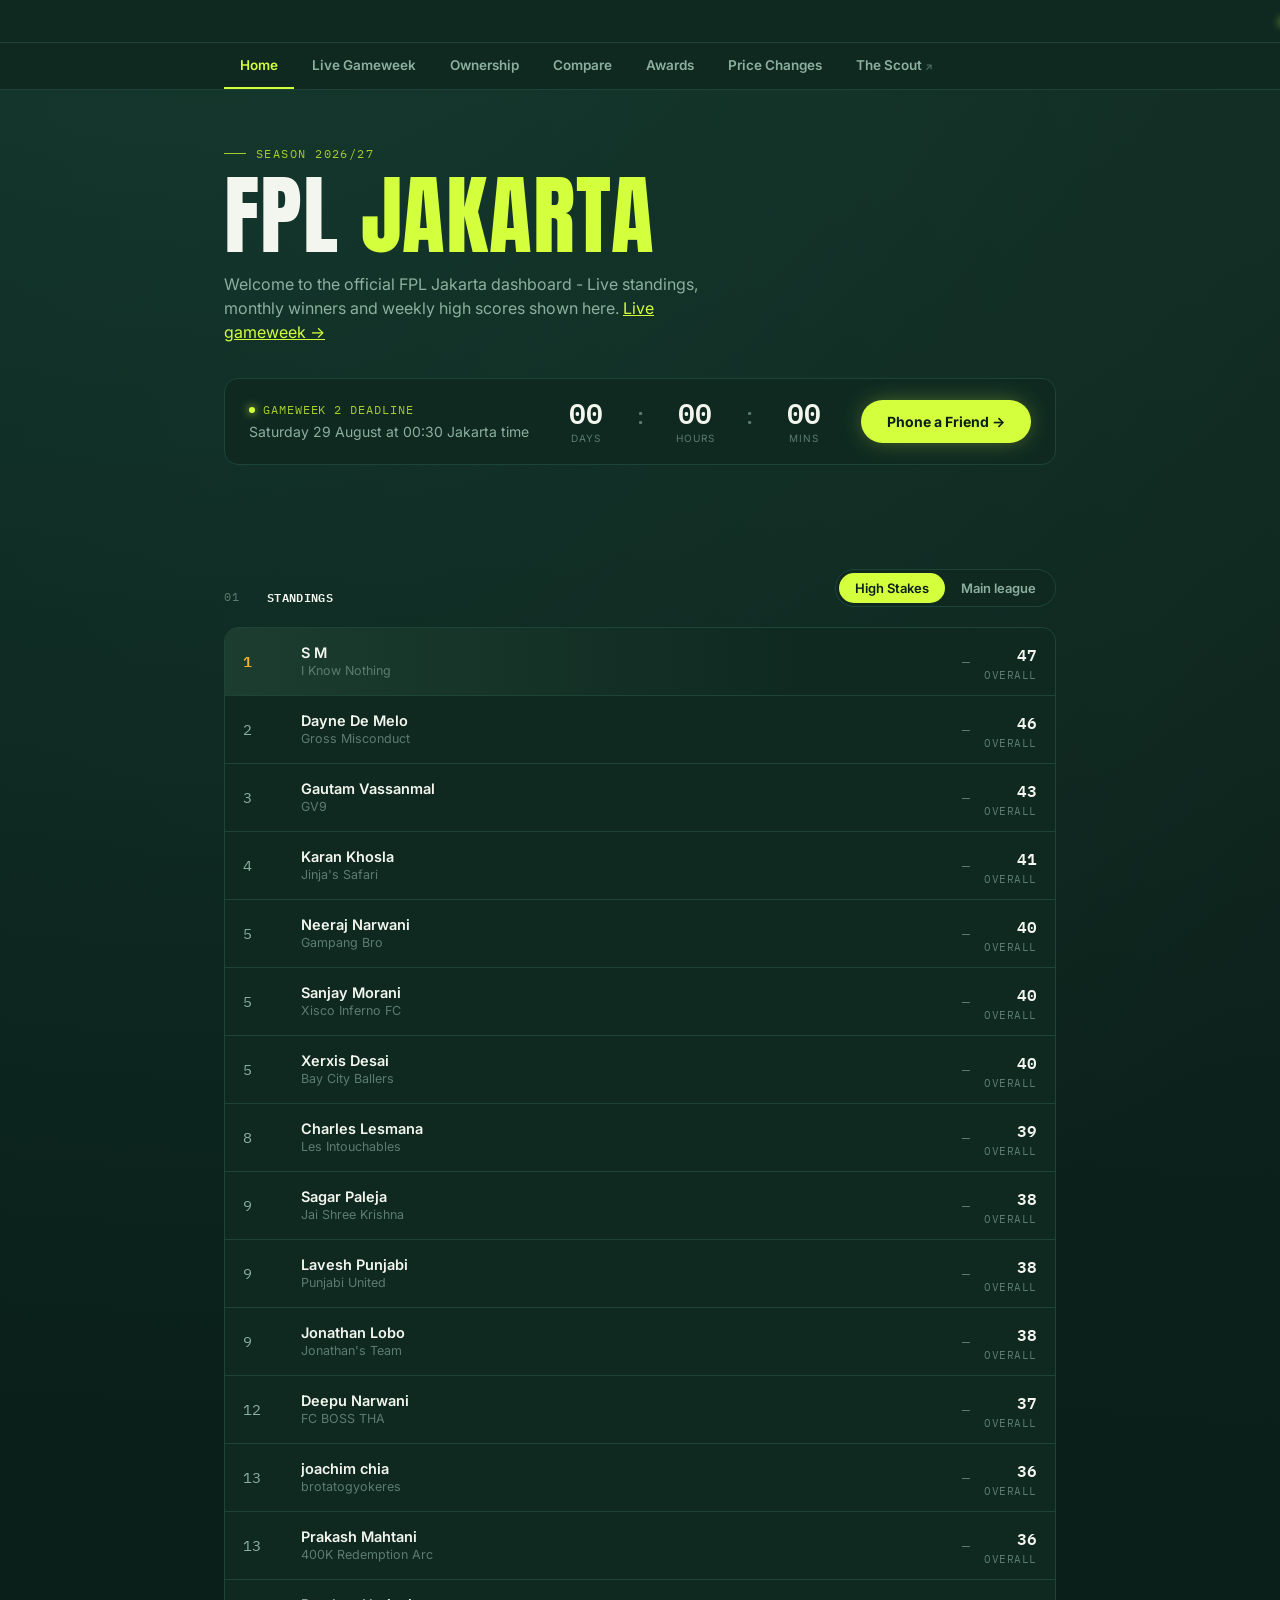
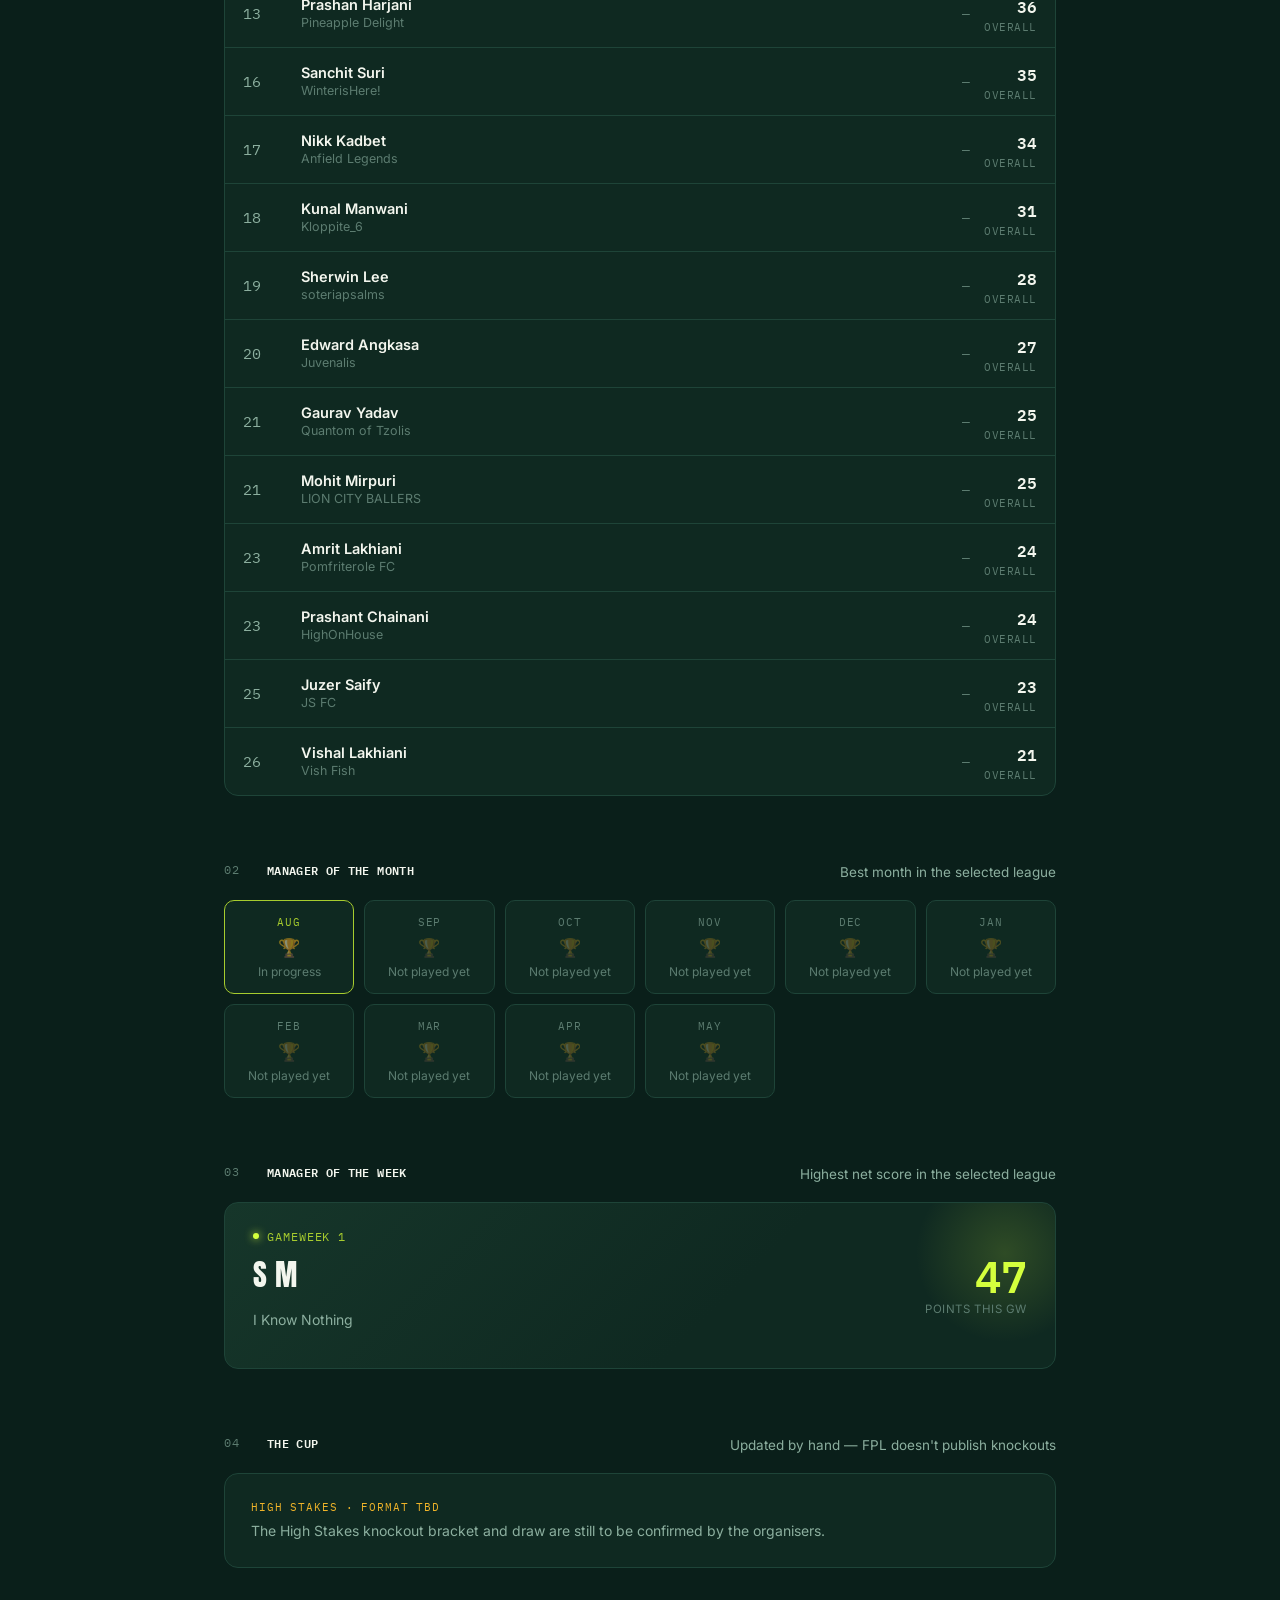
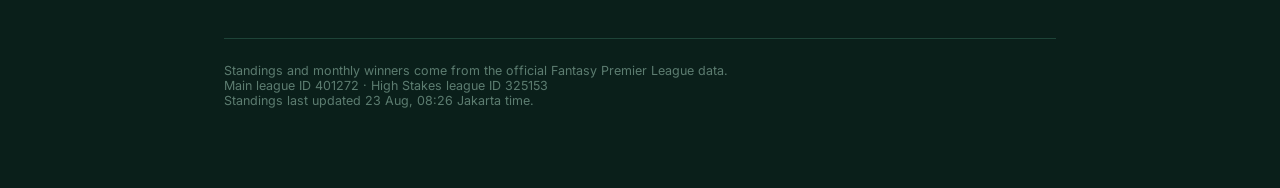
==== index.html @ a82904a7 "Give every page's ticker its own news, and rename the header button The ticker only ever carried rea" ====
<!DOCTYPE html>
<html lang="en">
<head>
<meta charset="UTF-8">
<title>FPL Jakarta</title>
<link rel="canonical" href="https://fpljakarta.github.io/fpl-jakarta-dashboard/">
<meta name="viewport" content="width=device-width, initial-scale=1.0">
<link rel="preconnect" href="https://fonts.googleapis.com">
<link href="https://fonts.googleapis.com/css2?family=Anton&family=Inter:wght@400;500;600;700;800&family=IBM+Plex+Mono:wght@400;500;600&display=swap" rel="stylesheet">
<style>
  :root{
    --bg: #0a1f1a;
    --bg-elevated: #0f2921;
    --line: #1e4438;
    --floodlight: #f3f6ee;
    --muted: #8caf9f;
    --muted-dim: #5c7c70;
    --lime: #d4ff3d;
    --lime-dim: #a7cc2e;
    --up: #6ee7a0;
    --down: #ff6b5b;
    --gold: #f0b429;
    --radius: 14px;
  }

  *{box-sizing:border-box;}
  body{
    margin:0;
    background:
      radial-gradient(circle at 15% -10%, #163d31 0%, transparent 45%),
      radial-gradient(circle at 100% 0%, #12281f 0%, transparent 40%),
      var(--bg);
    color: var(--floodlight);
    font-family: 'Inter', sans-serif;
    padding: 0 0 80px;
  }

  .wrap{ max-width: 880px; margin: 0 auto; padding: 0 24px; }

  /* ---------- live ticker ---------- */
  .ticker{
    border-bottom: 1px solid var(--line);
    background: var(--bg-elevated);
    overflow: hidden;
    white-space: nowrap;
    padding: 9px 0;
  }
  .ticker-track{
    display: inline-flex;
    gap: 40px;
    animation: scroll 26s linear infinite; /* duration overridden per render, see renderTicker() */
    padding-left: 100%;
  }
  @keyframes scroll{ to{ transform: translateX(-100%); } }
  .ticker-item{ font-family:'IBM Plex Mono', monospace; font-size: 12.5px; color: var(--muted); display:inline-flex; align-items:center; gap:8px;}
  .live-dot{ width:6px; height:6px; border-radius:50%; background: var(--lime); box-shadow: 0 0 8px var(--lime); animation: pulse 1.4s ease-in-out infinite; flex-shrink:0;}
  @keyframes pulse{ 0%,100%{opacity:1;} 50%{opacity:.35;} }
  .ticker-item b{ color: var(--floodlight); font-weight:600; }
  .up-txt{ color: var(--up); } .down-txt{ color: var(--down); } .flat{ color: var(--muted-dim); }

  /* ---------- nav tabs ---------- */
  .nav{ border-bottom: 1px solid var(--line); background: var(--bg-elevated); }
  .nav-inner{
    max-width: 880px; margin: 0 auto; padding: 0 24px;
    display: flex; gap: 2px; overflow-x: auto; scrollbar-width: none;
  }
  .nav-inner::-webkit-scrollbar{ display: none; }
  .nav-inner a{
    font-family:'Inter'; font-weight: 600; font-size: 13.5px;
    color: var(--muted); text-decoration: none; white-space: nowrap;
    padding: 14px 16px; border-bottom: 2px solid transparent;
    transition: color .15s ease, border-color .15s ease;
  }
  .nav-inner a:hover{ color: var(--floodlight); }
  .nav-inner a.active{ color: var(--lime); border-bottom-color: var(--lime); }
  .nav-inner a .ext{ font-size: 10px; opacity: .55; margin-left: 3px; }

  /* ---------- header ---------- */
  header{ padding: 56px 0 40px; }
  .eyebrow{
    font-family:'IBM Plex Mono', monospace;
    font-size: 12px; letter-spacing: .12em; text-transform: uppercase;
    color: var(--lime-dim); margin: 0 0 14px;
    display:flex; align-items:center; gap:10px;
  }
  .eyebrow::before{ content:''; width: 22px; height: 1px; background: var(--lime-dim); }
  h1{
    font-family:'Anton', sans-serif;
    font-weight:400;
    font-size: clamp(48px, 9vw, 88px);
    line-height: .92;
    letter-spacing: .01em;
    margin: 0 0 16px;
    text-transform: uppercase;
  }
  h1 span{ color: var(--lime); }
  header p.lede{ color: var(--muted); font-size: 16px; max-width: 480px; line-height:1.5; margin:0; }

  /* ---------- countdown ---------- */
  .countdown{
    margin-top: 34px;
    background: var(--bg-elevated);
    border: 1px solid var(--line);
    border-radius: var(--radius);
    padding: 20px 24px;
    display:flex; align-items:center; justify-content:space-between; gap:20px; flex-wrap:wrap;
  }
  .countdown-left .gw-tag{
    font-family:'IBM Plex Mono', monospace; font-size:11.5px; letter-spacing:.08em; text-transform:uppercase;
    color: var(--lime-dim); margin-bottom:6px; display:flex; align-items:center; gap:8px;
  }
  .countdown-left .gw-date{ font-size:14px; color: var(--muted); }
  .countdown-mid{ display:flex; gap: 22px; }
  .cd-unit{ text-align:center; min-width:52px; }
  .cd-unit .num{ font-family:'IBM Plex Mono', monospace; font-weight:600; font-size:28px; color: var(--floodlight); line-height:1; }
  .cd-unit .lab{ font-size:10px; letter-spacing:.1em; text-transform:uppercase; color: var(--muted-dim); margin-top:5px; }
  .cd-sep{ font-family:'IBM Plex Mono', monospace; font-size:22px; color: var(--muted-dim); align-self:flex-start; margin-top:2px; }
  .signup-btn{
    font-family:'Inter'; font-weight:700; font-size:14px; color: #0a1f1a;
    background: var(--lime); border:none; border-radius:999px; padding:13px 26px;
    text-decoration:none; white-space:nowrap; transition: filter .15s ease, transform .15s ease;
    box-shadow: 0 0 24px -6px rgba(212,255,61,.5);
  }
  .signup-btn:hover{ filter: brightness(1.08); transform: translateY(-1px); }
  @media (max-width:560px){
    .countdown{ flex-direction:column; align-items:stretch; }
    .countdown-mid{ justify-content:center; }
    .signup-btn{ text-align:center; }
  }

  /* ---------- section shell ---------- */
  section{ margin-top: 64px; }
  .section-head{ display:flex; justify-content:space-between; align-items:flex-end; margin-bottom:20px; gap: 16px; flex-wrap:wrap;}
  .section-label{
    font-family:'IBM Plex Mono', monospace;
    font-size: 12px; letter-spacing:.1em; text-transform:uppercase; color: var(--muted-dim);
    display:flex; align-items:center; gap: 10px;
  }
  .section-label b{ color: var(--floodlight); font-weight:600; letter-spacing:.03em; }
  .section-note{ color: var(--muted); font-size: 13.5px; }

  .toggle{ display:inline-flex; background: var(--bg-elevated); border:1px solid var(--line); border-radius:999px; padding:3px; }
  .toggle button{
    font-family:'Inter'; font-weight:600; font-size:13px; color: var(--muted);
    background:none; border:none; padding:7px 16px; border-radius:999px; cursor:pointer;
  }
  .toggle button.active{ background: var(--lime); color:#0a1f1a; }

  /* ---------- standings table ---------- */
  .table-card{ background: var(--bg-elevated); border:1px solid var(--line); border-radius: var(--radius); overflow:hidden; }
  .empty-card{
    background: var(--bg-elevated); border:1px solid var(--line); border-radius: var(--radius);
    padding: 40px 24px; text-align:center;
  }
  .empty-card .t{ font-weight:600; font-size:15px; margin-bottom:6px; }
  .empty-card .s{ color: var(--muted); font-size:13.5px; }
  .row{
    display:grid; grid-template-columns: 44px 1fr auto auto;
    align-items:center; gap: 14px; padding: 13px 18px;
    border-bottom: 1px solid var(--line);
  }
  .row:last-child{ border-bottom:none; }
  .row.top{ background: linear-gradient(90deg, #1c3d2f 0%, transparent 70%); }
  .rank{ font-family:'IBM Plex Mono', monospace; font-size:15px; color: var(--muted); }
  .rank.gold{ color: var(--gold); font-weight:600; }
  .manager{ display:flex; flex-direction:column; gap:2px; min-width:0; }
  .manager .name{ font-weight:600; font-size:14.5px; color: var(--floodlight); white-space:nowrap; overflow:hidden; text-overflow:ellipsis; }
  .manager .team{ font-size:12.5px; color: var(--muted-dim); white-space:nowrap; overflow:hidden; text-overflow:ellipsis; }
  .delta{ font-family:'IBM Plex Mono', monospace; font-size:12.5px; display:flex; align-items:center; gap:3px; justify-content:flex-end; width:44px; }
  .delta.up{ color: var(--up); } .delta.down{ color: var(--down); } .delta.flat{ color: var(--muted-dim); }
  .pts{ font-family:'IBM Plex Mono', monospace; font-weight:600; font-size:16px; color: var(--floodlight); text-align:right; min-width: 48px; }
  .pts small{ display:block; font-weight:400; font-size:10.5px; color: var(--muted-dim); text-align:right; letter-spacing:.05em;}

  /* ---------- MOTM trophy strip ---------- */
  .motm-grid{ display:grid; grid-template-columns: repeat(6,1fr); gap:10px; }
  @media (max-width:640px){ .motm-grid{ grid-template-columns: repeat(3,1fr);} }
  .motm-card{
    background: var(--bg-elevated); border:1px solid var(--line); border-radius:10px;
    padding: 14px 12px; text-align:center; position:relative;
  }
  .motm-card.won{ border-color: var(--gold); box-shadow: 0 0 0 1px var(--gold) inset, 0 0 22px -6px rgba(240,180,41,.35); }
  /* Being played: still in the running, so it is lit but not gold. */
  .motm-card.live{ border-color: var(--lime-dim); }
  .motm-card.live .motm-month{ color: var(--lime-dim); }
  .motm-card.live .motm-trophy{ opacity:.5; }
  .motm-card.live .motm-name{ color: var(--muted); }
  .motm-month{ font-family:'IBM Plex Mono', monospace; font-size:10.5px; letter-spacing:.08em; text-transform:uppercase; color: var(--muted-dim); margin-bottom:8px;}
  .motm-card.won .motm-month{ color: var(--gold); }
  .motm-trophy{ font-size:18px; margin-bottom:6px; opacity:.25; }
  .motm-card.won .motm-trophy{ opacity:1; }
  .motm-name{ font-size:12px; font-weight:600; color: var(--floodlight); }
  .motm-card:not(.won) .motm-name{ color: var(--muted-dim); font-weight:400; }

  /* ---------- MOTW spotlight ---------- */
  .spotlight{
    background: linear-gradient(135deg, #16362a 0%, var(--bg-elevated) 60%);
    border:1px solid var(--line); border-radius: var(--radius);
    padding: 26px 28px; display:flex; align-items:center; justify-content:space-between; gap:20px; flex-wrap:wrap;
    position:relative; overflow:hidden;
  }
  .spotlight::after{
    content:''; position:absolute; right:-40px; top:-40px; width:180px; height:180px;
    background: radial-gradient(circle, rgba(212,255,61,.16), transparent 70%);
  }
  .spotlight-left .gw-label{ font-family:'IBM Plex Mono', monospace; font-size:11.5px; color: var(--lime-dim); letter-spacing:.08em; text-transform:uppercase; margin-bottom:8px; display:flex; align-items:center; gap:8px;}
  .spotlight-left .name{ font-family:'Anton'; font-size: 30px; text-transform:uppercase; margin:0 0 4px; letter-spacing:.01em;}
  .spotlight-left .team{ color: var(--muted); font-size:14px; }
  .spotlight-right{ text-align:right; z-index:1; }
  .spotlight-right .score{ font-family:'IBM Plex Mono', monospace; font-weight:600; font-size:44px; color: var(--lime); line-height:1;}
  .spotlight-right .score-label{ font-size:11.5px; color: var(--muted-dim); letter-spacing:.05em; text-transform:uppercase; margin-top:4px;}
  .past-weeks{ display:flex; gap:8px; margin-top:12px; overflow-x:auto; padding-bottom:4px;}
  .week-chip{ flex-shrink:0; font-family:'IBM Plex Mono', monospace; font-size:11.5px; color: var(--muted); background: var(--bg-elevated); border:1px solid var(--line); border-radius:8px; padding:7px 11px; white-space:nowrap;}
  .week-chip b{ color: var(--floodlight); }

  /* ---------- cup ---------- */
  .cup-card{
    background: var(--bg-elevated); border:1px solid var(--line); border-radius: var(--radius);
    padding: 26px; display:flex; align-items:center; gap: 26px; flex-wrap:wrap;
  }
  .cup-text .tag{ font-family:'IBM Plex Mono', monospace; font-size:11px; color: var(--gold); letter-spacing:.08em; text-transform:uppercase; margin-bottom:6px; }
  .cup-text p{ margin:0; color: var(--muted); font-size:14px; line-height:1.5;}

  footer{ margin-top:70px; padding-top:24px; border-top:1px solid var(--line); color: var(--muted-dim); font-size:12.5px; }
</style>
</head>
<body>

  <div class="ticker">
    <div class="ticker-track" id="ticker-track"></div>
  </div>

  <nav class="nav">
    <div class="nav-inner">
      <a href="index.html" class="active">Home</a>
      <a href="live.html">Live Gameweek</a>
      <a href="ownership.html">Ownership</a>
      <a href="compare.html">Compare</a>
      <a href="awards.html">Awards</a>
      <a href="prices.html">Price Changes</a>
      <a href="https://fantasy.premierleague.com/en/the-scout" target="_blank" rel="noopener">The Scout<span class="ext">↗</span></a>
    </div>
  </nav>

  <div class="wrap">
    <header>
      <p class="eyebrow" id="season-tag">Season 2026/27</p>
      <h1>FPL <span>Jakarta</span></h1>
      <p class="lede">Welcome to the official FPL Jakarta dashboard - Live standings, monthly winners and weekly high scores shown here. <a href="live.html" style="color:var(--lime);">Live gameweek &rarr;</a></p>

      <div class="countdown">
        <div class="countdown-left">
          <div class="gw-tag"><span class="live-dot"></span> <span id="deadline-gw">Gameweek 1</span> deadline</div>
          <div class="gw-date" id="deadline-date">Saturday 22 August, 00:30 Jakarta time</div>
        </div>
        <div class="countdown-mid">
          <div class="cd-unit"><div class="num" id="cd-days">—</div><div class="lab">Days</div></div>
          <div class="cd-sep">:</div>
          <div class="cd-unit"><div class="num" id="cd-hours">—</div><div class="lab">Hours</div></div>
          <div class="cd-sep">:</div>
          <div class="cd-unit"><div class="num" id="cd-mins">—</div><div class="lab">Mins</div></div>
        </div>
        <a class="signup-btn" href="https://chat.whatsapp.com/8wUdErViyQ3JnYnmHLPCU6?mode=gi_t" target="_blank" rel="noopener">Phone a Friend →</a>
      </div>
    </header>

    <!-- STANDINGS -->
    <section>
      <div class="section-head">
        <div class="section-label">01 &nbsp;<b>Standings</b></div>
        <div class="toggle" id="league-toggle">
          <button data-league="high_stakes" class="active">High Stakes</button>
          <button data-league="main">Main league</button>
        </div>
      </div>
      <div id="standings-mount"></div>
    </section>

    <!-- MOTM -->
    <section>
      <div class="section-head">
        <div class="section-label">02 &nbsp;<b>Manager of the month</b></div>
        <div class="section-note">Best month in the selected league</div>
      </div>
      <div class="motm-grid" id="motm-mount"></div>
    </section>

    <!-- MOTW -->
    <section>
      <div class="section-head">
        <div class="section-label">03 &nbsp;<b>Manager of the week</b></div>
        <div class="section-note">Highest net score in the selected league</div>
      </div>
      <div id="motw-mount"></div>
    </section>

    <!-- CUP -->
    <section>
      <div class="section-head">
        <div class="section-label">04 &nbsp;<b>The cup</b></div>
        <div class="section-note">Updated by hand — FPL doesn't publish knockouts</div>
      </div>
      <div id="cup-mount"></div>
    </section>

    <footer id="footer-note">
      Standings and monthly winners come from the official Fantasy Premier League data.<br>
      Main league ID 401272 · High Stakes league ID 325153
    </footer>
  </div>

<script>
const FALLBACK_DEADLINE = "2026-08-21T17:30:00Z"; // 22 Aug 00:30 Jakarta time
// Ticker scroll speed in pixels per second. The strip's length changes with
// the number of managers, so the animation duration is derived from its width
// rather than fixed, keeping the pace identical in both leagues.
const TICKER_PX_PER_SEC = 90;
const MONTH_ORDER = ["August","September","October","November","December","January","February","March","April","May"];

let state = {
  data: null,
  activeLeague: "high_stakes",
};

// A deployed copy of this page is only as fresh as the host's last build, but
// the data files are refreshed in the repo every few minutes. So ask GitHub for
// the repo copy as well as the deployed one and keep whichever was generated
// later. If GitHub is unreachable the deployed copy is still used, and if the
// deploy is stale the repo copy carries the page.
const REPO_DATA = 'https://raw.githubusercontent.com/fpljakarta/fpl-jakarta-dashboard/main/';

async function grabJson(url, timeoutMs){
  const stop = new AbortController();
  const timer = setTimeout(() => stop.abort(), timeoutMs || 8000);
  try{
    const res = await fetch(url, { cache: 'no-store', signal: stop.signal });
    if(!res.ok) throw new Error('HTTP ' + res.status);
    return await res.json();
  } finally {
    clearTimeout(timer);
  }
}

async function loadJson(name){
  const [local, remote] = await Promise.all([
    grabJson(name).catch(() => null),
    // Never let a slow or blocked GitHub hold up the page: the deployed copy
    // is good enough if the repo copy does not answer quickly.
    grabJson(REPO_DATA + name, 5000).catch(() => null),
  ]);
  if(!local) return remote;
  if(!remote) return local;
  return (remote.generated_at || '') > (local.generated_at || '') ? remote : local;
}

async function loadData(){
  state.data = await loadJson('data.json');
  if(!state.data) console.error('Could not load data.json');
  renderAll();
  startCountdown();
}

function renderAll(){
  renderTicker();
  renderStandings();
  renderMotm();
  renderMotw();
  renderCup();
  renderFooter();
}

// Every section that follows the High Stakes / Main league toggle.
function renderLeagueSections(){
  renderTicker();
  renderStandings();
  renderMotm();
  renderMotw();
  renderCup();
}

// The month and week winners used to be one list covering the main league
// only. They are now keyed by league. Accept either shape so that a data.json
// written by the old script cannot blank the page.
function forActiveLeague(block){
  if(!block) return [];
  return Array.isArray(block) ? block : (block[state.activeLeague] || []);
}

function activeLeagueName(){
  return state.data?.leagues?.[state.activeLeague]?.name
      || (state.activeLeague === 'high_stakes' ? 'High Stakes' : 'Main league');
}

function renderTicker(){
  const track = document.getElementById('ticker-track');
  const brand = '<span class="ticker-item"><span class="live-dot"></span> FPL Jakarta</span>';
  const league = state.data?.standings?.[state.activeLeague] || [];

  if(!league.length){
    const fallback = brand + '<span class="ticker-item">Standings update every hour</span>';
    track.innerHTML = fallback + fallback;
    paceTicker(track);
    return;
  }

  const items = [...league].sort((a, b) => a.rank - b.rank).map(r => {
    let move = '<span class="flat">\u2014</span>';
    if(r.last_rank && r.last_rank > 0){
      const diff = r.last_rank - r.rank;
      if(diff > 0) move = `<span class="up-txt">\u25b2${diff}</span>`;
      else if(diff < 0) move = `<span class="down-txt">\u25bc${Math.abs(diff)}</span>`;
    }
    return `<span class="ticker-item"><b>${escapeHtml(r.team)}</b> ${escapeHtml(r.manager)} ${move}</span>`;
  }).join('');

  // Duplicated: the CSS animation translates -100%, so one full run must be
  // followed by an identical run for the loop to be seamless.
  const run = brand + items;
  track.innerHTML = run + run;
  paceTicker(track);
}

// Match the animation length to how much content there is, so a long league
// and a short one scroll past at the same readable speed.
function paceTicker(track){
  const travel = track.scrollWidth;
  if(!travel) return;
  track.style.animationDuration = Math.round(travel / TICKER_PX_PER_SEC) + 's';
}

function renderStandings(){
  const mount = document.getElementById('standings-mount');
  const league = state.data?.standings?.[state.activeLeague] || [];

  if(!league.length){
    mount.innerHTML = `
      <div class="empty-card">
        <div class="t">No entries yet</div>
        <div class="s">Standings appear here once the season kicks off.</div>
      </div>`;
    return;
  }

  const rows = league.map((r, i) => {
    let deltaHtml = '<span class="delta flat">—</span>';
    if(r.last_rank && r.last_rank > 0){
      const diff = r.last_rank - r.rank;
      if(diff > 0) deltaHtml = `<span class="delta up">▲ ${diff}</span>`;
      else if(diff < 0) deltaHtml = `<span class="delta down">▼ ${Math.abs(diff)}</span>`;
    }
    return `
      <div class="row ${i === 0 ? 'top' : ''}">
        <div class="rank ${i === 0 ? 'gold' : ''}">${r.rank}</div>
        <div class="manager"><span class="name">${escapeHtml(r.manager)}</span><span class="team">${escapeHtml(r.team)}</span></div>
        ${deltaHtml}
        <div class="pts">${r.total}<small>OVERALL</small></div>
      </div>`;
  }).join('');

  mount.innerHTML = `<div class="table-card">${rows}</div>`;
}

function renderMotm(){
  const mount = document.getElementById('motm-mount');
  const data = forActiveLeague(state.data?.motm);
  const byMonth = Object.fromEntries(data.map(m => [m.month, m]));

  mount.innerHTML = MONTH_ORDER.map(month => {
    const m = byMonth[month];
    const won = m && m.manager;
    // A month being played has no winner yet, but it is not the same as one
    // that has not started — the trophy is still up for grabs, not absent.
    const label = won ? escapeHtml(m.manager)
                : (m && m.started) ? 'In progress'
                : 'Not played yet';
    return `
      <div class="motm-card ${won ? 'won' : ''} ${!won && m && m.started ? 'live' : ''}">
        <div class="motm-month">${month.slice(0,3)}</div>
        <div class="motm-trophy">🏆</div>
        <div class="motm-name">${label}</div>
      </div>`;
  }).join('');
}

function renderMotw(){
  const mount = document.getElementById('motw-mount');
  const weeks = forActiveLeague(state.data?.motw);

  if(!weeks.length){
    mount.innerHTML = `
      <div class="empty-card">
        <div class="t">No gameweeks played yet</div>
        <div class="s">The weekly high score appears here once GW1 finishes.</div>
      </div>`;
    return;
  }

  const latest = weeks[weeks.length - 1];
  const past = weeks.slice(0, -1).slice(-6).reverse();

  mount.innerHTML = `
    <div class="spotlight">
      <div class="spotlight-left">
        <div class="gw-label"><span class="live-dot"></span> Gameweek ${latest.gw}</div>
        <p class="name">${escapeHtml(latest.manager)}</p>
        <p class="team">${escapeHtml(latest.team)}</p>
      </div>
      <div class="spotlight-right">
        <div class="score">${latest.points}</div>
        <div class="score-label">points this GW</div>
      </div>
    </div>
    ${past.length ? `<div class="past-weeks">${past.map(w => `<div class="week-chip">GW${w.gw} <b>${escapeHtml(w.manager)} — ${w.points}</b></div>`).join('')}</div>` : ''}
  `;
}

function renderCup(){
  // FPL publishes no knockout data, so this is a placeholder until the
  // organisers confirm a format. It still follows the toggle so the page is
  // consistent about which league you are looking at.
  const name = activeLeagueName();
  document.getElementById('cup-mount').innerHTML = `
    <div class="cup-card">
      <div class="cup-text">
        <div class="tag">${escapeHtml(name)} &middot; format TBD</div>
        <p>The ${escapeHtml(name)} knockout bracket and draw are still to be confirmed by the organisers.</p>
      </div>
    </div>`;
}

function renderFooter(){
  const el = document.getElementById('footer-note');
  const genAt = state.data?.generated_at;
  if(!genAt) return;
  const dt = new Date(genAt);
  const formatted = dt.toLocaleString('en-GB', { timeZone: 'Asia/Jakarta', day: 'numeric', month: 'short', hour: '2-digit', minute: '2-digit' });
  el.innerHTML += `<br>Standings last updated ${formatted} Jakarta time.`;
}

function startCountdown(){
  const iso = state.data?.next_deadline || FALLBACK_DEADLINE;
  const gw = state.data?.next_gameweek || 1;
  const target = new Date(iso);

  document.getElementById('deadline-gw').textContent = `Gameweek ${gw}`;
  document.getElementById('deadline-date').textContent =
    target.toLocaleString('en-GB', { timeZone: 'Asia/Jakarta', weekday: 'long', day: 'numeric', month: 'long', hour: '2-digit', minute: '2-digit' }) + ' Jakarta time';

  function tick(){
    const diff = target.getTime() - Date.now();
    const d = Math.max(0, Math.floor(diff / (1000*60*60*24)));
    const h = Math.max(0, Math.floor((diff / (1000*60*60)) % 24));
    const m = Math.max(0, Math.floor((diff / (1000*60)) % 60));
    document.getElementById('cd-days').textContent = String(d).padStart(2,'0');
    document.getElementById('cd-hours').textContent = String(h).padStart(2,'0');
    document.getElementById('cd-mins').textContent = String(m).padStart(2,'0');
  }
  tick();
  setInterval(tick, 30000);
}

function escapeHtml(str){
  return String(str ?? '').replace(/[&<>"']/g, c => ({'&':'&amp;','<':'&lt;','>':'&gt;','"':'&quot;',"'":'&#39;'}[c]));
}

document.getElementById('league-toggle').addEventListener('click', (e) => {
  const btn = e.target.closest('button[data-league]');
  if(!btn) return;
  state.activeLeague = btn.dataset.league;
  document.querySelectorAll('#league-toggle button').forEach(b => b.classList.toggle('active', b === btn));
  renderLeagueSections();
});

loadData();
</script>
</body>
</html>
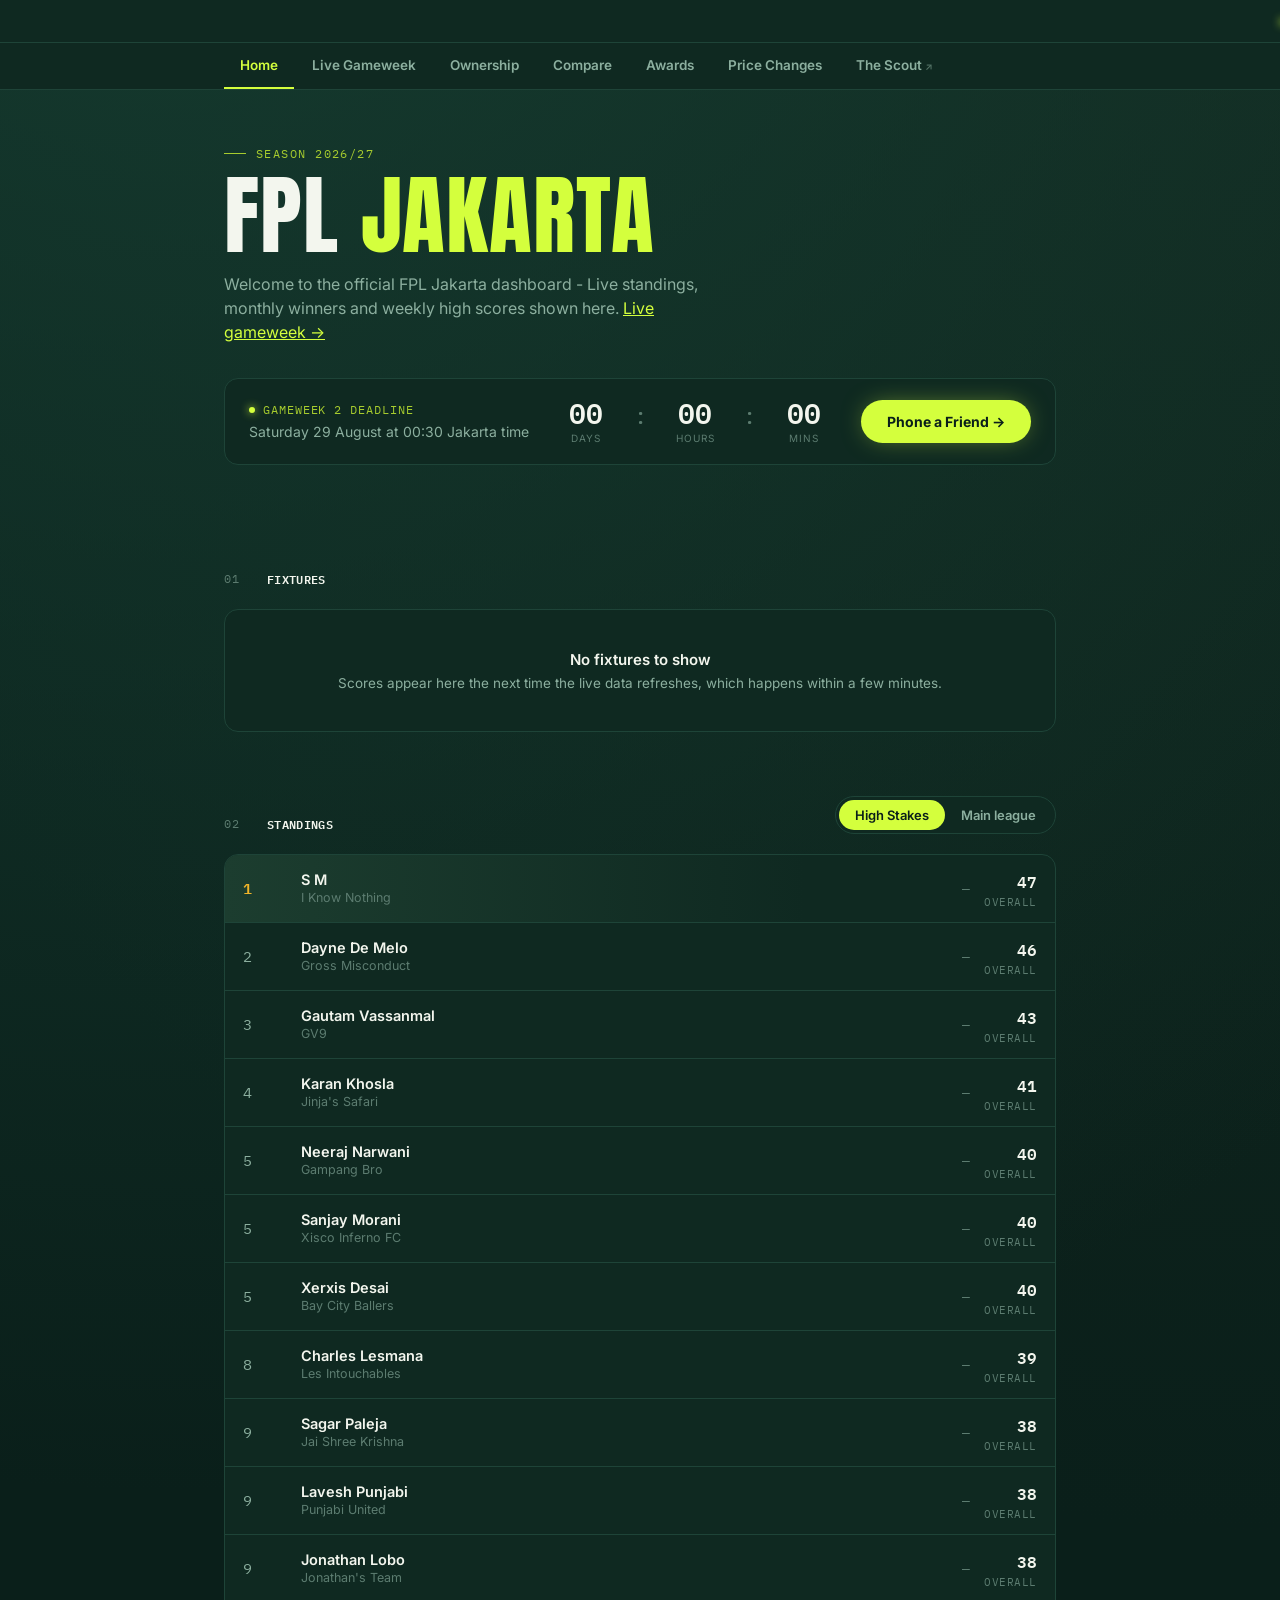
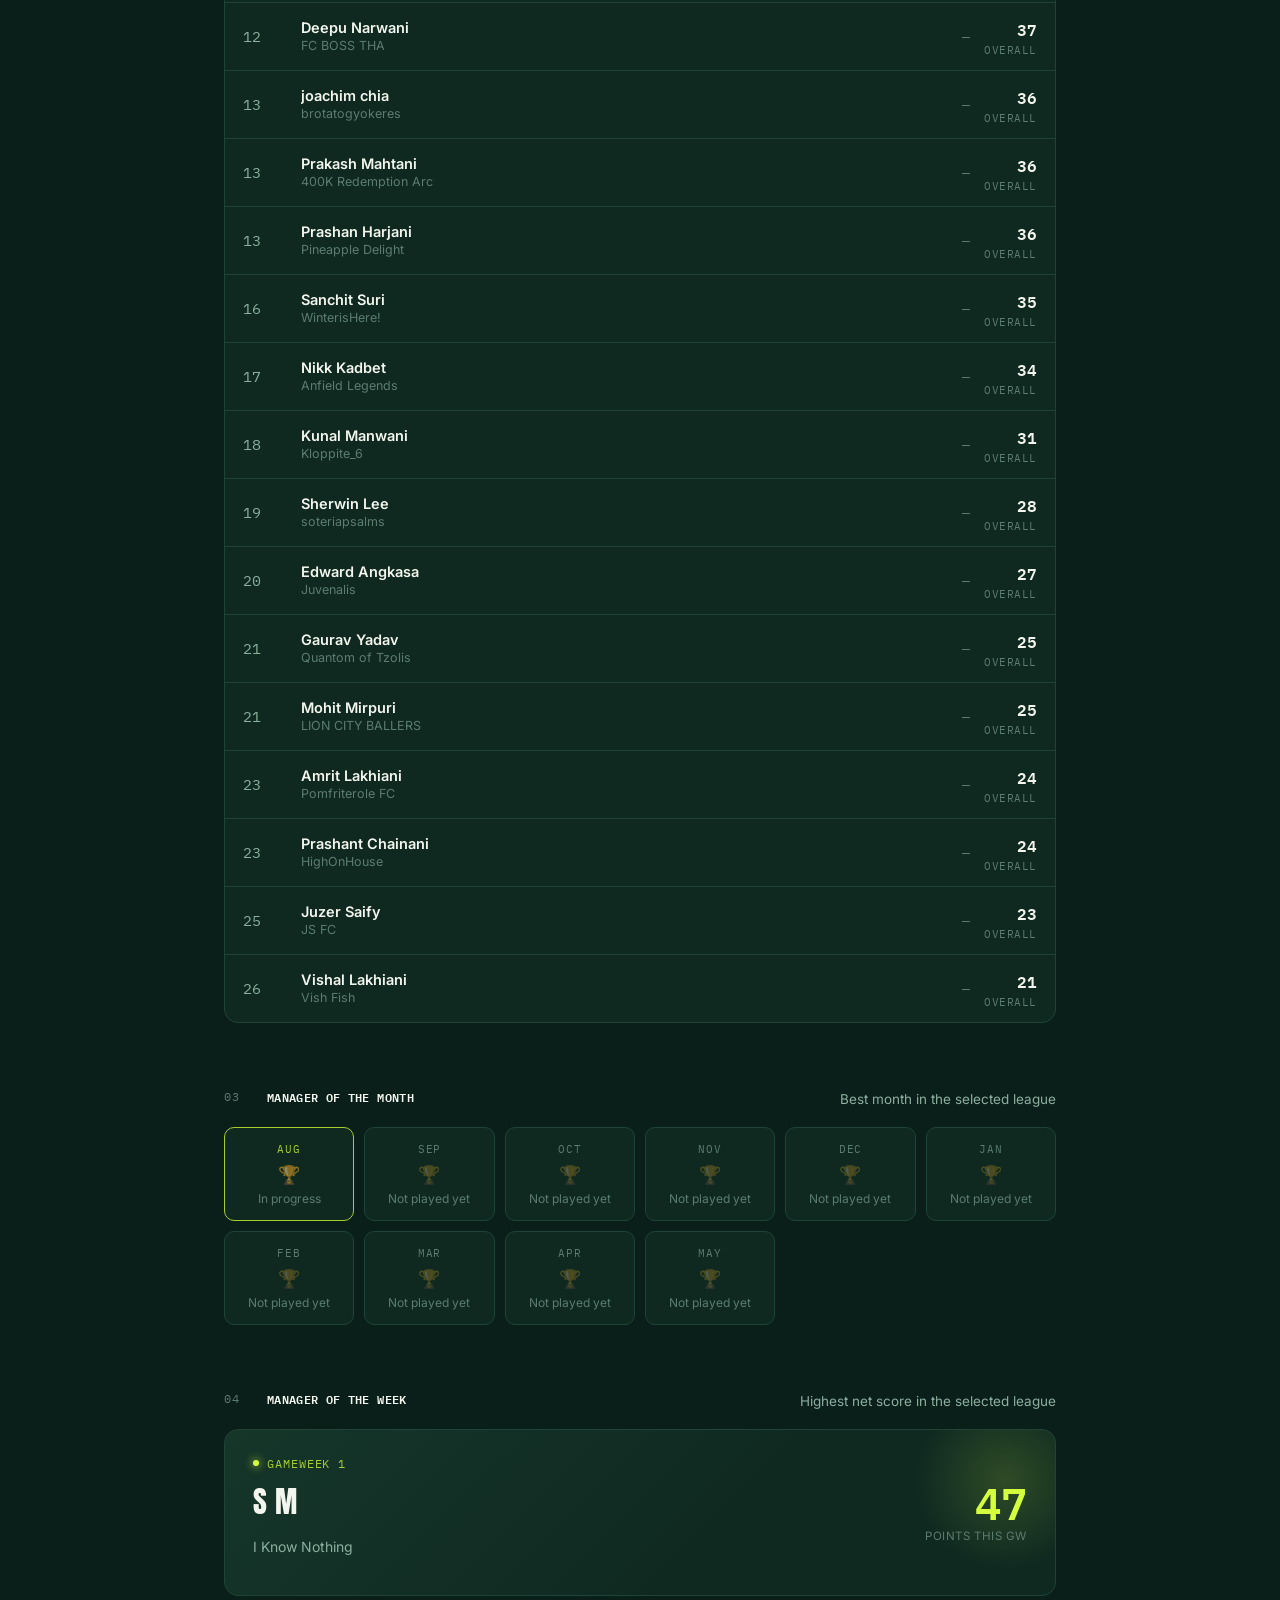
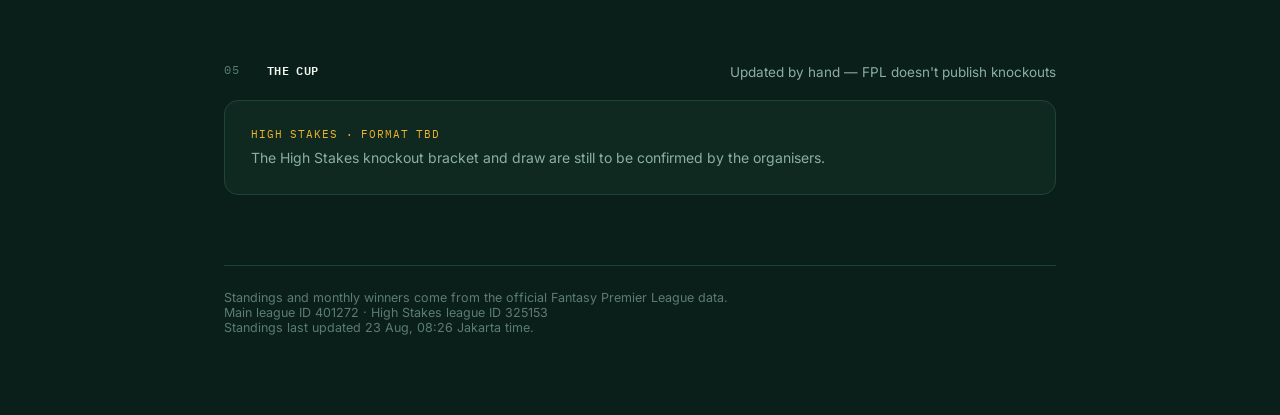
==== commit 290f366a: "Put the gameweek's fixtures on the home page Live scores, between the deadline card and the standing" ====
--- a/index.html
+++ b/index.html
@@ -146,6 +146,52 @@
   }
   .toggle button.active{ background: var(--lime); color:#0a1f1a; }
 
+  /* ---------- fixtures ---------- */
+  .fixtures{ display:grid; grid-template-columns: repeat(2, 1fr); gap:10px; }
+  @media (max-width:720px){ .fixtures{ grid-template-columns: 1fr; } }
+  .fx{
+    background: var(--bg-elevated); border:1px solid var(--line);
+    border-radius:10px; padding:12px 14px;
+  }
+  /* A match being played is the one worth looking at, so it is the one lit. */
+  .fx.live{ border-color: var(--lime-dim); }
+  .fx.pending{ opacity:.78; }
+
+  .fx-head{ display:grid; grid-template-columns: 1fr auto 1fr; align-items:center; gap:10px; }
+  .fx-team{ font-weight:600; font-size:14px; white-space:nowrap; overflow:hidden; text-overflow:ellipsis; }
+  .fx-team.h{ text-align:right; }
+  .fx-score{
+    font-family:'IBM Plex Mono', monospace; font-weight:600; font-size:17px;
+    white-space:nowrap; color: var(--floodlight);
+  }
+  .fx-score .dash{ color: var(--muted-dim); margin:0 3px; }
+  .fx-score.kickoff{ font-size:12.5px; font-weight:500; color: var(--muted); }
+
+  .fx-when{
+    display:flex; align-items:center; justify-content:center; gap:6px; margin-top:7px;
+    font-family:'IBM Plex Mono', monospace; font-size:10.5px;
+    letter-spacing:.08em; text-transform:uppercase; color: var(--muted-dim);
+  }
+  .fx-when .live-dot{ width:5px; height:5px; }
+  .fx-when b{ color: var(--lime-dim); font-weight:600; }
+
+  .fx-scorers{
+    display:grid; grid-template-columns: 1fr 1fr; gap:10px; margin-top:9px;
+    font-size:11.5px; color: var(--muted); line-height:1.45;
+  }
+  .fx-scorers .h{ text-align:right; }
+  .fx-scorers .og{ color: var(--muted-dim); font-style:italic; }
+
+  .fx-foot{
+    display:flex; justify-content:space-between; align-items:baseline; gap:10px;
+    margin-top:9px; padding-top:8px; border-top:1px solid rgba(30,68,56,.7);
+    font-family:'IBM Plex Mono', monospace; font-size:10.5px;
+  }
+  .fx-bonus{ color: var(--muted-dim); }
+  .fx-bonus b{ color: var(--gold); font-weight:600; }
+  .fx-owned{ color: var(--muted); white-space:nowrap; }
+  .fx-owned b{ color: var(--lime); font-weight:600; }
+
   /* ---------- standings table ---------- */
   .table-card{ background: var(--bg-elevated); border:1px solid var(--line); border-radius: var(--radius); overflow:hidden; }
   .empty-card{
@@ -263,10 +309,19 @@
       </div>
     </header>
 
+    <!-- FIXTURES -->
+    <section>
+      <div class="section-head">
+        <div class="section-label">01 &nbsp;<b>Fixtures</b></div>
+        <div class="section-note" id="fixtures-note"></div>
+      </div>
+      <div id="fixtures-mount"></div>
+    </section>
+
     <!-- STANDINGS -->
     <section>
       <div class="section-head">
-        <div class="section-label">01 &nbsp;<b>Standings</b></div>
+        <div class="section-label">02 &nbsp;<b>Standings</b></div>
         <div class="toggle" id="league-toggle">
           <button data-league="high_stakes" class="active">High Stakes</button>
           <button data-league="main">Main league</button>
@@ -278,7 +333,7 @@
     <!-- MOTM -->
     <section>
       <div class="section-head">
-        <div class="section-label">02 &nbsp;<b>Manager of the month</b></div>
+        <div class="section-label">03 &nbsp;<b>Manager of the month</b></div>
         <div class="section-note">Best month in the selected league</div>
       </div>
       <div class="motm-grid" id="motm-mount"></div>
@@ -287,7 +342,7 @@
     <!-- MOTW -->
     <section>
       <div class="section-head">
-        <div class="section-label">03 &nbsp;<b>Manager of the week</b></div>
+        <div class="section-label">04 &nbsp;<b>Manager of the week</b></div>
         <div class="section-note">Highest net score in the selected league</div>
       </div>
       <div id="motw-mount"></div>
@@ -296,7 +351,7 @@
     <!-- CUP -->
     <section>
       <div class="section-head">
-        <div class="section-label">04 &nbsp;<b>The cup</b></div>
+        <div class="section-label">05 &nbsp;<b>The cup</b></div>
         <div class="section-note">Updated by hand — FPL doesn't publish knockouts</div>
       </div>
       <div id="cup-mount"></div>
@@ -318,6 +373,7 @@
 
 let state = {
   data: null,
+  live: null,
   activeLeague: "high_stakes",
 };
 
@@ -353,13 +409,25 @@
 }
 
 async function loadData(){
-  state.data = await loadJson('data.json');
-  if(!state.data) console.error('Could not load data.json');
+  // live.json carries the fixtures, and is republished every few minutes while
+  // a match is on; data.json is hourly. Fetching them together keeps the page
+  // to one round of waiting.
+  const [data, live] = await Promise.all([loadJson('data.json'), loadJson('live.json')]);
+  if(!data) console.error('Could not load data.json');
+  state.data = data;
+  state.live = live;
   renderAll();
-  startCountdown();
+
+  // The countdown owns a ticking interval, so it is started once and not
+  // restarted by later refreshes.
+  if(!state.countdownStarted){
+    state.countdownStarted = true;
+    startCountdown();
+  }
 }
 
 function renderAll(){
+  renderFixtures();
   renderTicker();
   renderStandings();
   renderMotm();
@@ -388,6 +456,79 @@
 function activeLeagueName(){
   return state.data?.leagues?.[state.activeLeague]?.name
       || (state.activeLeague === 'high_stakes' ? 'High Stakes' : 'Main league');
+}
+
+function renderFixtures(){
+  const mount = document.getElementById('fixtures-mount');
+  const note = document.getElementById('fixtures-note');
+  const live = state.live;
+  const list = live?.fixture_list || [];
+
+  if(!list.length){
+    mount.innerHTML = `<div class="empty-card">
+      <div class="t">No fixtures to show</div>
+      <div class="s">Scores appear here the next time the live data refreshes, which
+        happens within a few minutes.</div>
+    </div>`;
+    note.textContent = '';
+    return;
+  }
+
+  const played = list.filter(f => f.over).length;
+  const onNow = list.filter(f => f.started && !f.over).length;
+  note.textContent = (live.gw_name || ('Gameweek ' + live.gameweek)) + ' — ' + (
+    onNow ? `${onNow} being played, ${played} of ${list.length} finished`
+          : `${played} of ${list.length} finished`);
+
+  mount.innerHTML = '<div class="fixtures">' + list.map(fixtureCard).join('') + '</div>';
+}
+
+function fixtureCard(f){
+  const inPlay = f.started && !f.over;
+  const cls = inPlay ? 'live' : (f.started ? '' : 'pending');
+
+  // Before kick-off the score slot carries the time instead, in Jakarta time
+  // like every other clock on the site.
+  const score = f.started
+    ? `<div class="fx-score">${f.home_score ?? 0}<span class="dash">–</span>${f.away_score ?? 0}</div>`
+    : `<div class="fx-score kickoff">${escapeHtml(kickoffLabel(f.kickoff))}</div>`;
+
+  const when = f.started
+    ? `<div class="fx-when">${inPlay ? '<span class="live-dot"></span><b>' + escapeHtml(f.status || '') + '</b>' : escapeHtml(f.status || '')}</div>`
+    : '';
+
+  const names = side => (f.scorers?.[side] || []).map(g =>
+    `<span class="${g.og ? 'og' : ''}">${escapeHtml(g.name)}${g.goals > 1 ? ' ' + g.goals : ''}${g.og ? ' (og)' : ''}</span>`
+  ).join(', ');
+
+  const scorers = (f.scorers?.home?.length || f.scorers?.away?.length)
+    ? `<div class="fx-scorers"><div class="h">${names('home')}</div><div>${names('away')}</div></div>`
+    : '';
+
+  const bonus = (f.bonus || []).length
+    ? `<span class="fx-bonus">Bonus ${f.bonus.map(b =>
+        `${escapeHtml(b.name)} <b>${b.points}</b>`).join(' · ')}</span>`
+    : '<span class="fx-bonus"></span>';
+
+  const owned = `<span class="fx-owned"><b>${f.owned}</b> owned</span>`;
+
+  return `<div class="fx ${cls}">
+    <div class="fx-head">
+      <div class="fx-team h">${escapeHtml(f.home)}</div>
+      ${score}
+      <div class="fx-team">${escapeHtml(f.away)}</div>
+    </div>
+    ${when}
+    ${scorers}
+    <div class="fx-foot">${bonus}${owned}</div>
+  </div>`;
+}
+
+function kickoffLabel(iso){
+  if(!iso) return 'TBC';
+  return new Date(iso).toLocaleString('en-GB', {
+    timeZone: 'Asia/Jakarta', weekday: 'short', hour: '2-digit', minute: '2-digit',
+  });
 }
 
 function renderTicker(){
@@ -571,6 +712,9 @@
 });
 
 loadData();
+// Scores move during a match, so the page refetches rather than sitting on
+// whatever it loaded when it was opened.
+setInterval(loadData, 120000);
 </script>
 </body>
 </html>
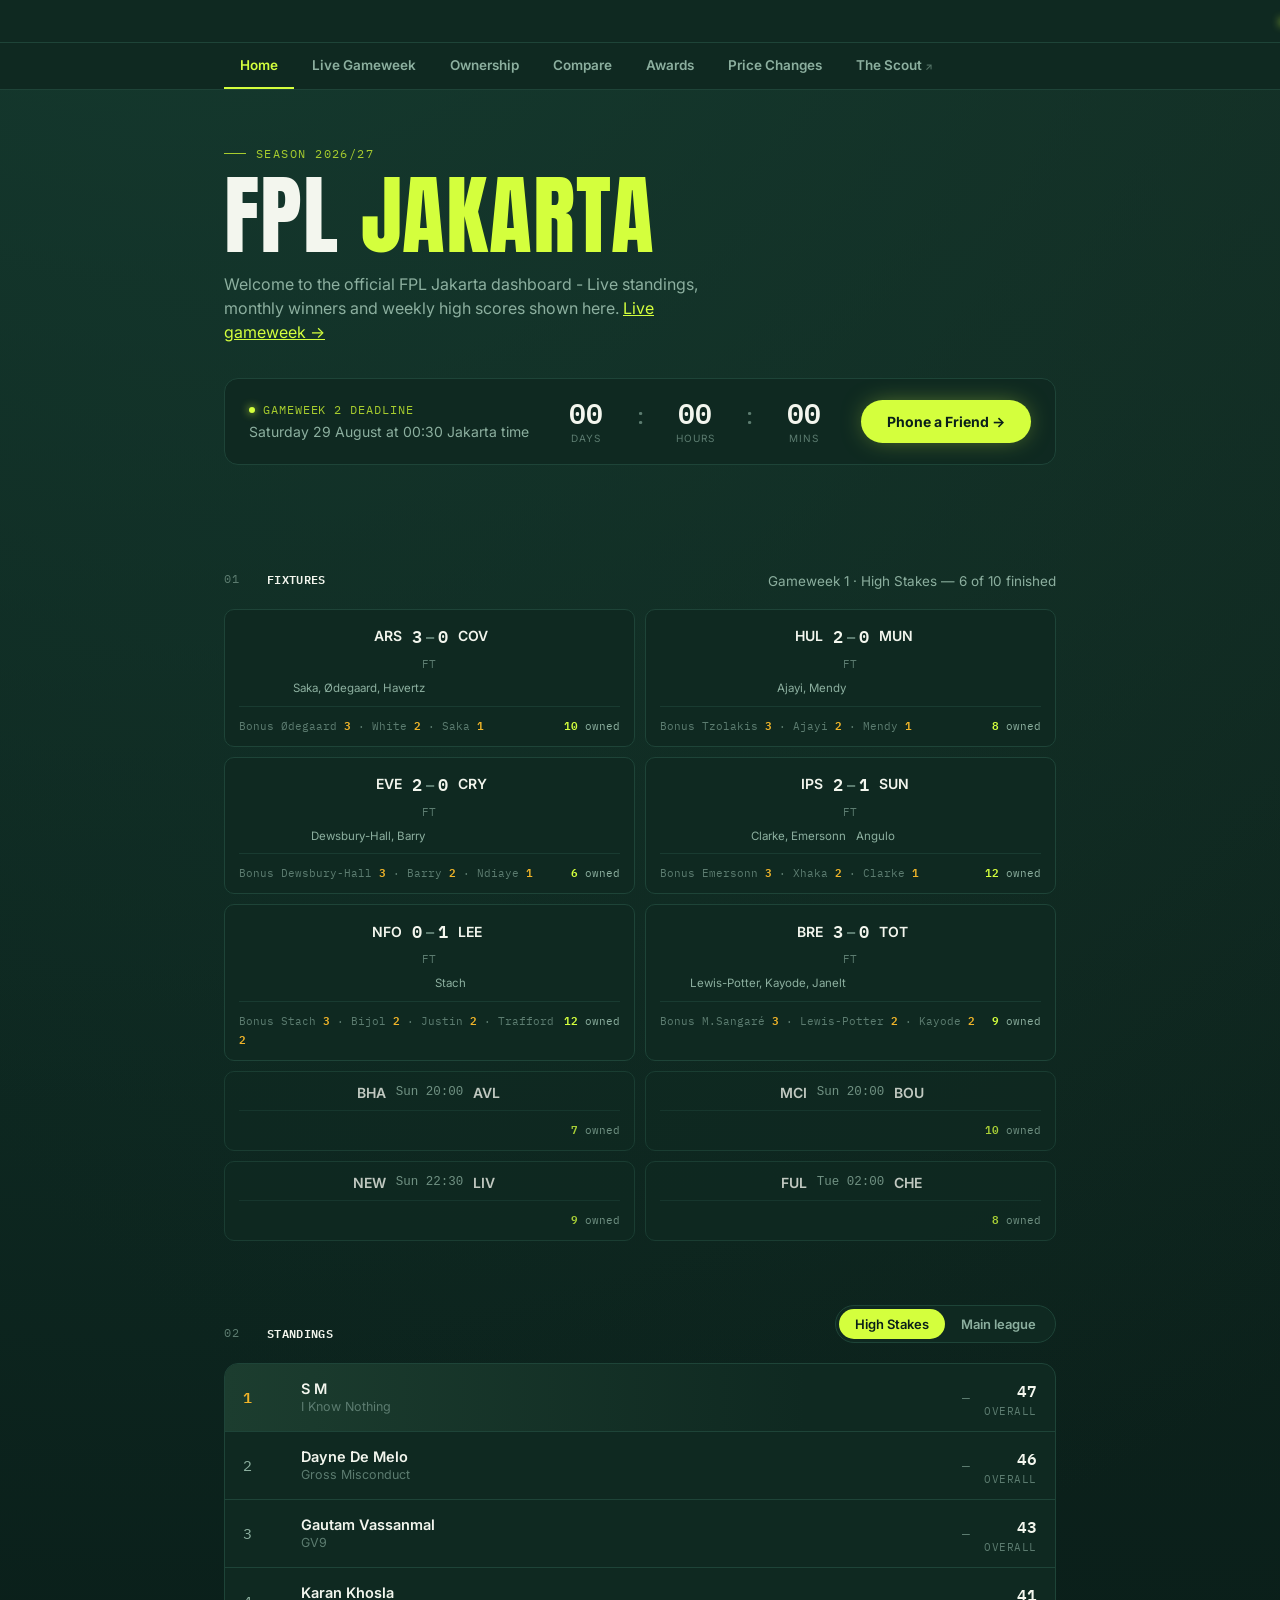
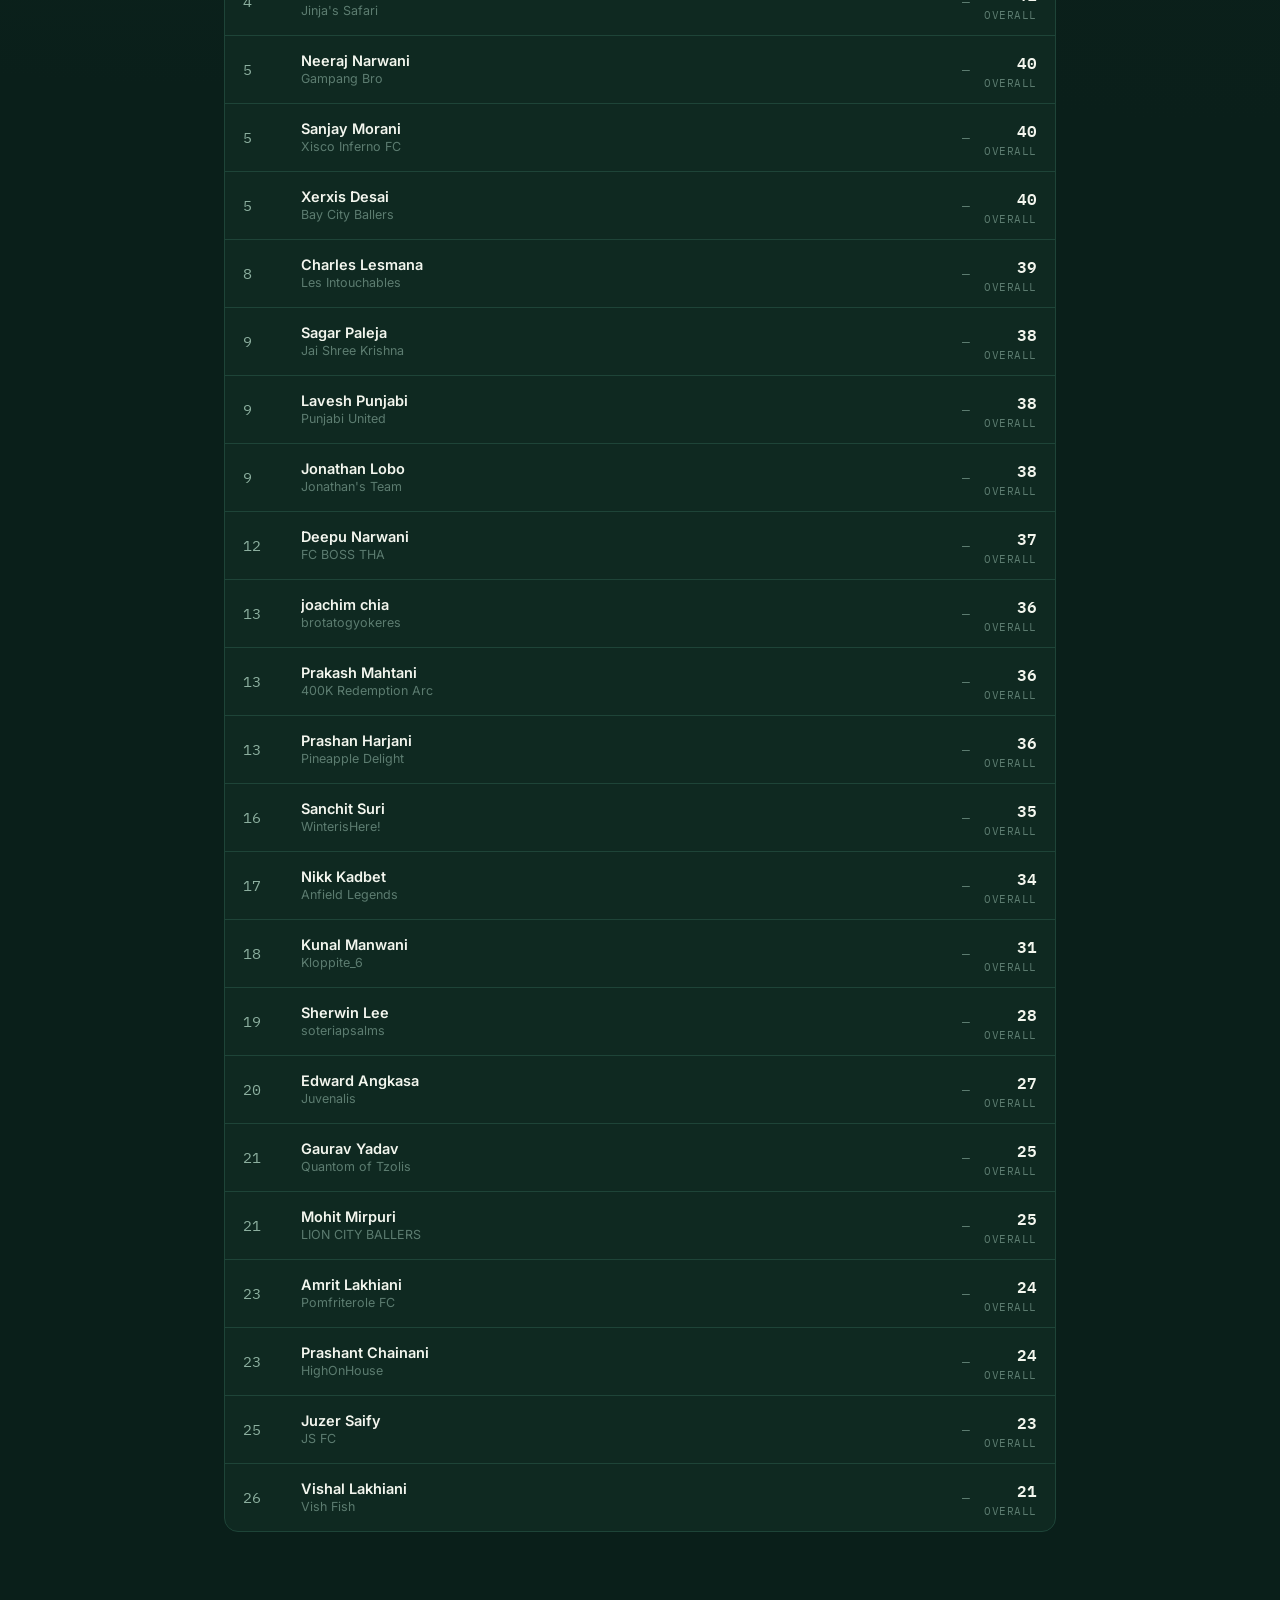
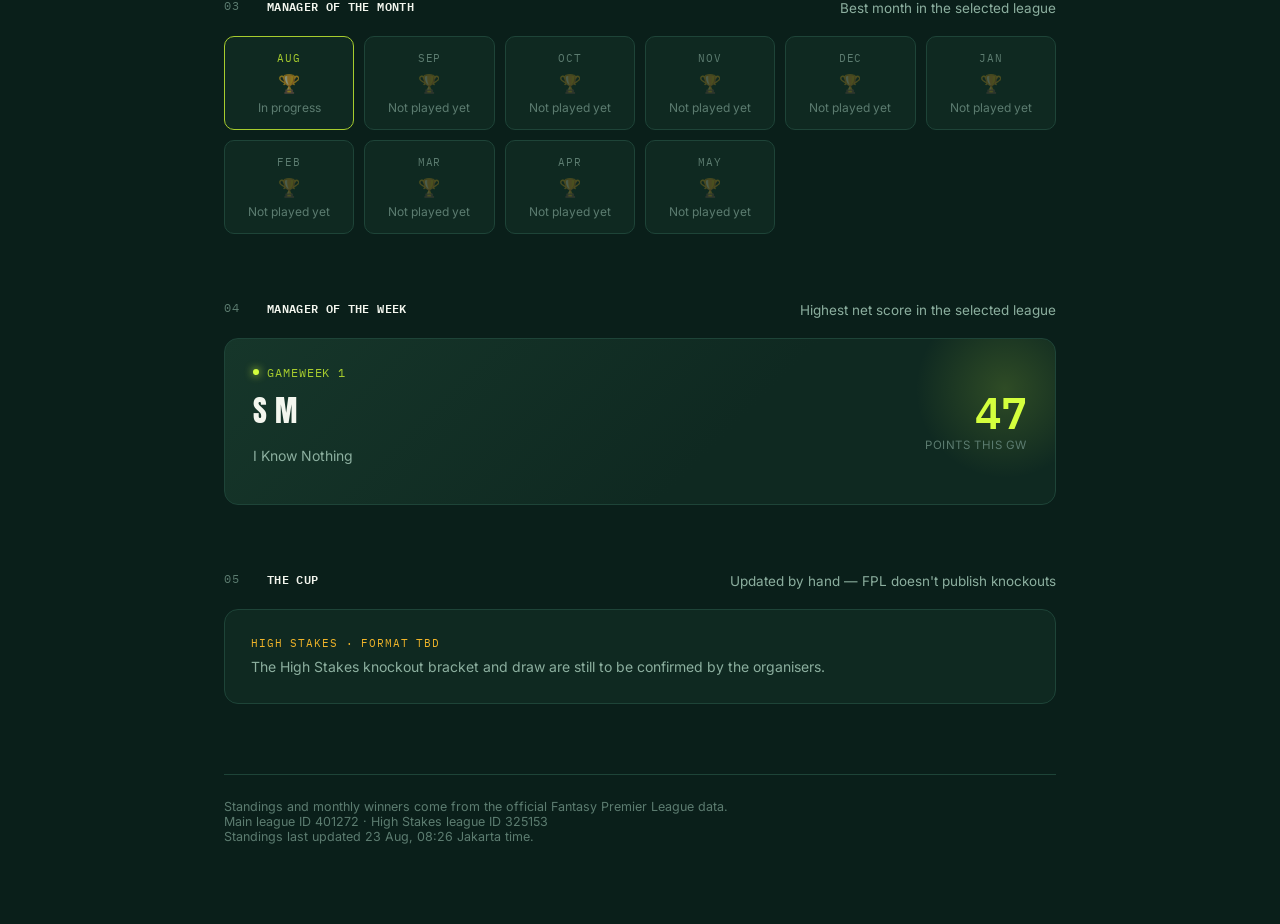
==== commit ba423903: "Count fixture ownership per league, and follow the league switch The owned figure on each fixture wa" ====
--- a/index.html
+++ b/index.html
@@ -438,6 +438,7 @@
 
 // Every section that follows the High Stakes / Main league toggle.
 function renderLeagueSections(){
+  renderFixtures();
   renderTicker();
   renderStandings();
   renderMotm();
@@ -476,9 +477,13 @@
 
   const played = list.filter(f => f.over).length;
   const onNow = list.filter(f => f.started && !f.over).length;
-  note.textContent = (live.gw_name || ('Gameweek ' + live.gameweek)) + ' — ' + (
-    onNow ? `${onNow} being played, ${played} of ${list.length} finished`
-          : `${played} of ${list.length} finished`);
+  // The owned counts follow the High Stakes / Main league switch, which sits
+  // below this block, so the league is named here rather than left to guess.
+  const leagueName = live.leagues?.[state.activeLeague]?.name || '';
+  note.textContent = (live.gw_name || ('Gameweek ' + live.gameweek))
+    + (leagueName ? ' · ' + leagueName : '') + ' — ' + (
+      onNow ? `${onNow} being played, ${played} of ${list.length} finished`
+            : `${played} of ${list.length} finished`);
 
   mount.innerHTML = '<div class="fixtures">' + list.map(fixtureCard).join('') + '</div>';
 }
@@ -510,7 +515,7 @@
         `${escapeHtml(b.name)} <b>${b.points}</b>`).join(' · ')}</span>`
     : '<span class="fx-bonus"></span>';
 
-  const owned = `<span class="fx-owned"><b>${f.owned}</b> owned</span>`;
+  const owned = `<span class="fx-owned"><b>${ownedCount(f)}</b> owned</span>`;
 
   return `<div class="fx ${cls}">
     <div class="fx-head">
@@ -522,6 +527,14 @@
     ${scorers}
     <div class="fx-foot">${bonus}${owned}</div>
   </div>`;
+}
+
+/* How many of this league's picks are in the match. Older data carried a
+   single combined number rather than one per league, so that is still read
+   rather than rendered as nothing. */
+function ownedCount(f){
+  if(f.owned && typeof f.owned === 'object') return f.owned[state.activeLeague] ?? 0;
+  return f.owned ?? 0;
 }
 
 function kickoffLabel(iso){
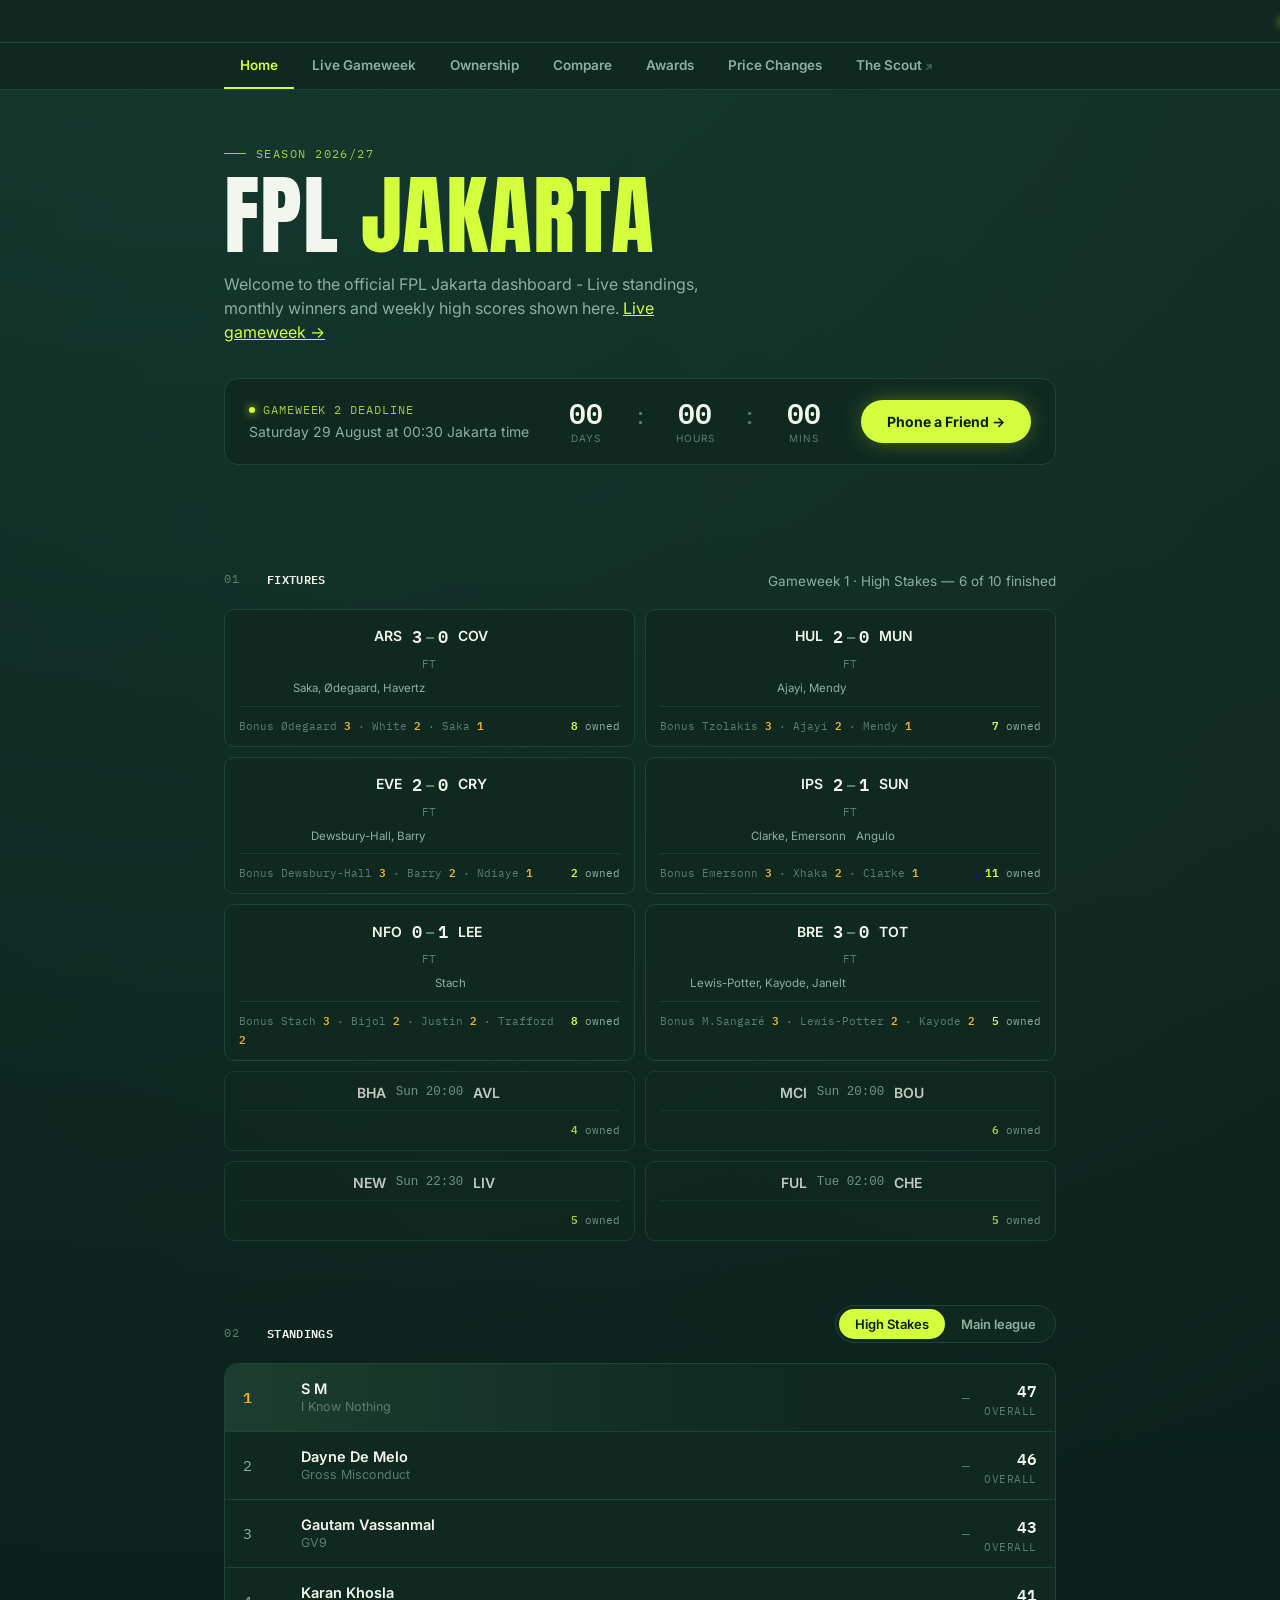
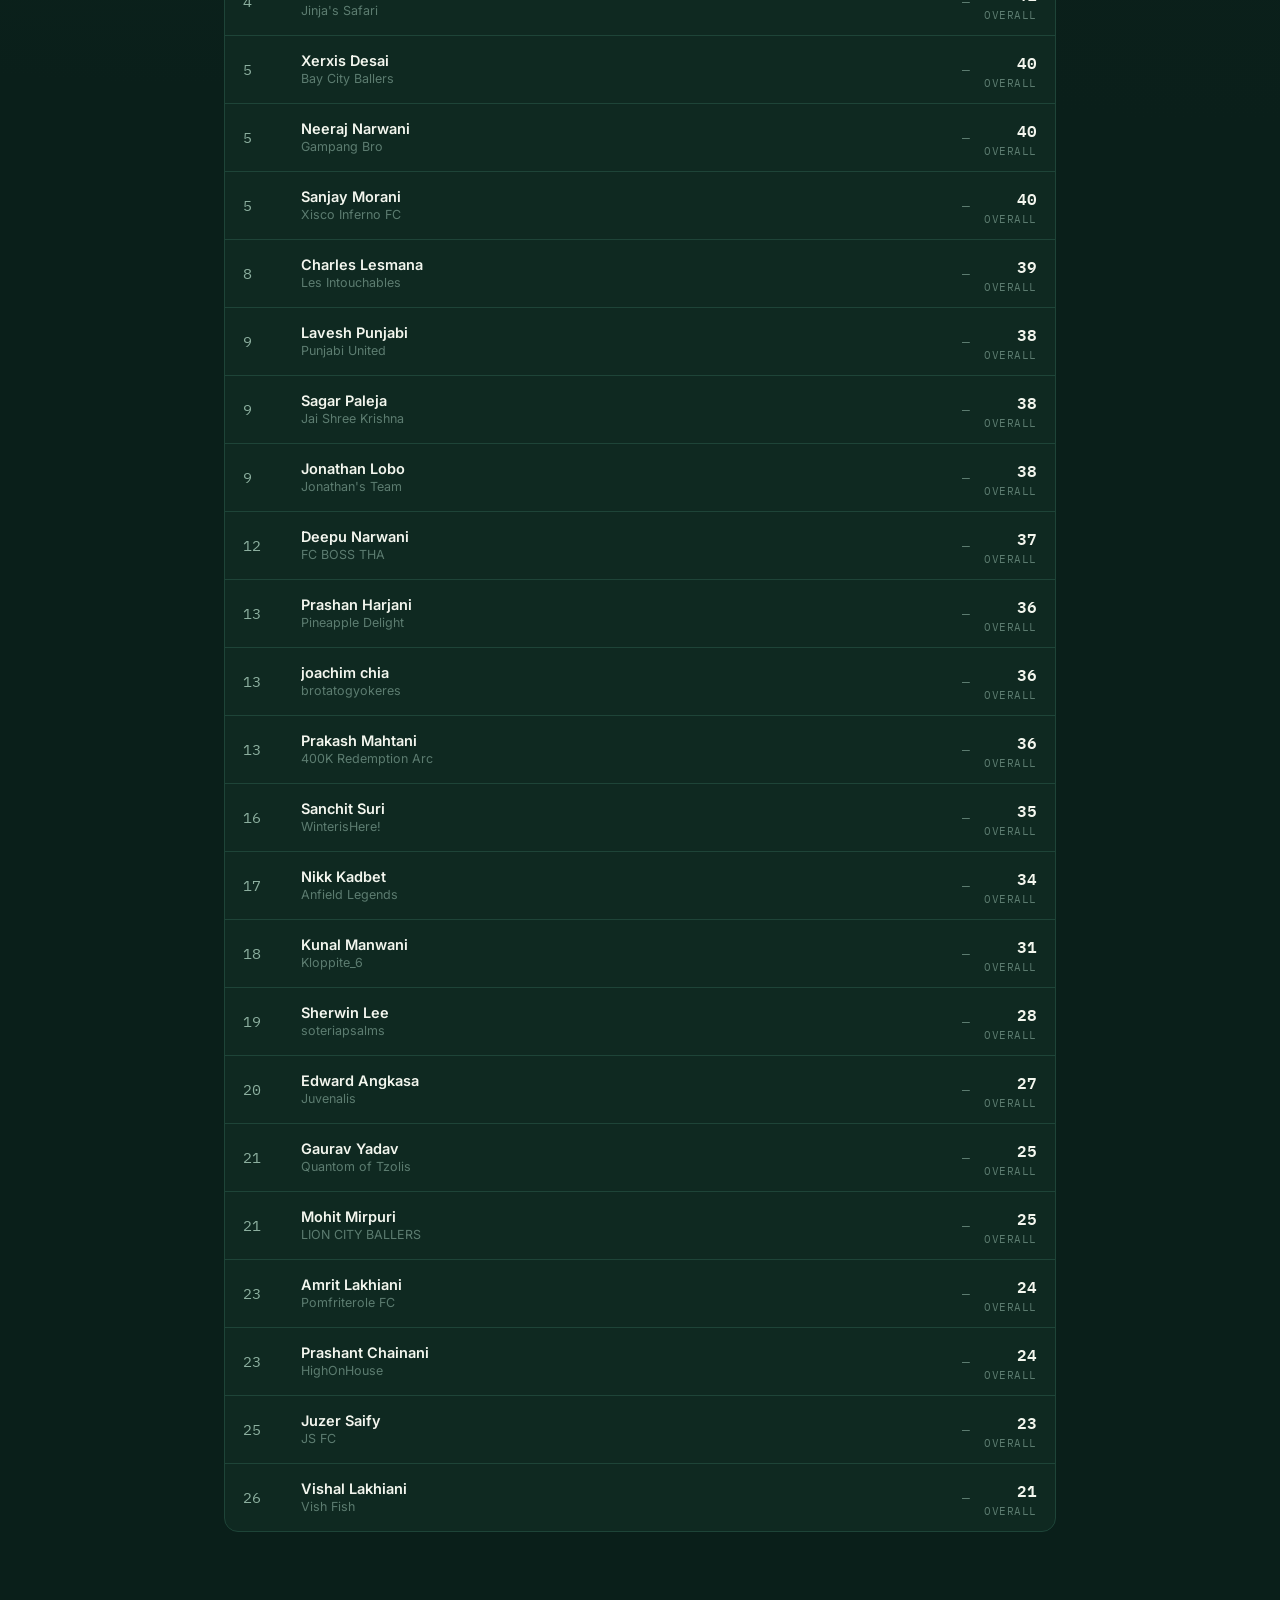
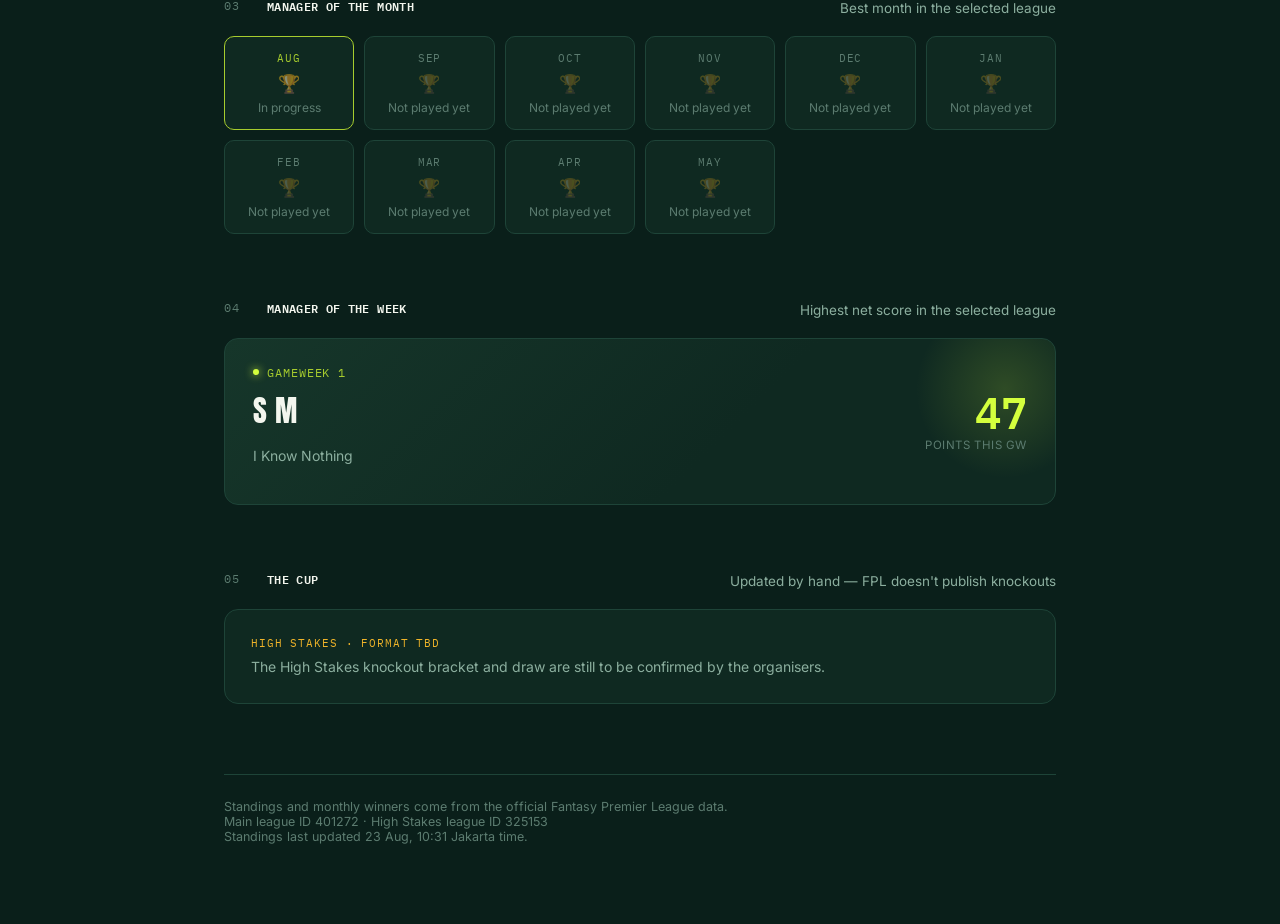
==== commit 8a790123: "Serve the site from fpljakarta.qd.je The project-site URL carried a /fpl-jakarta-dashboard/ path seg" ====
--- a/index.html
+++ b/index.html
@@ -3,7 +3,7 @@
 <head>
 <meta charset="UTF-8">
 <title>FPL Jakarta</title>
-<link rel="canonical" href="https://fpljakarta.github.io/fpl-jakarta-dashboard/">
+<link rel="canonical" href="https://fpljakarta.qd.je/">
 <meta name="viewport" content="width=device-width, initial-scale=1.0">
 <link rel="preconnect" href="https://fonts.googleapis.com">
 <link href="https://fonts.googleapis.com/css2?family=Anton&family=Inter:wght@400;500;600;700;800&family=IBM+Plex+Mono:wght@400;500;600&display=swap" rel="stylesheet">
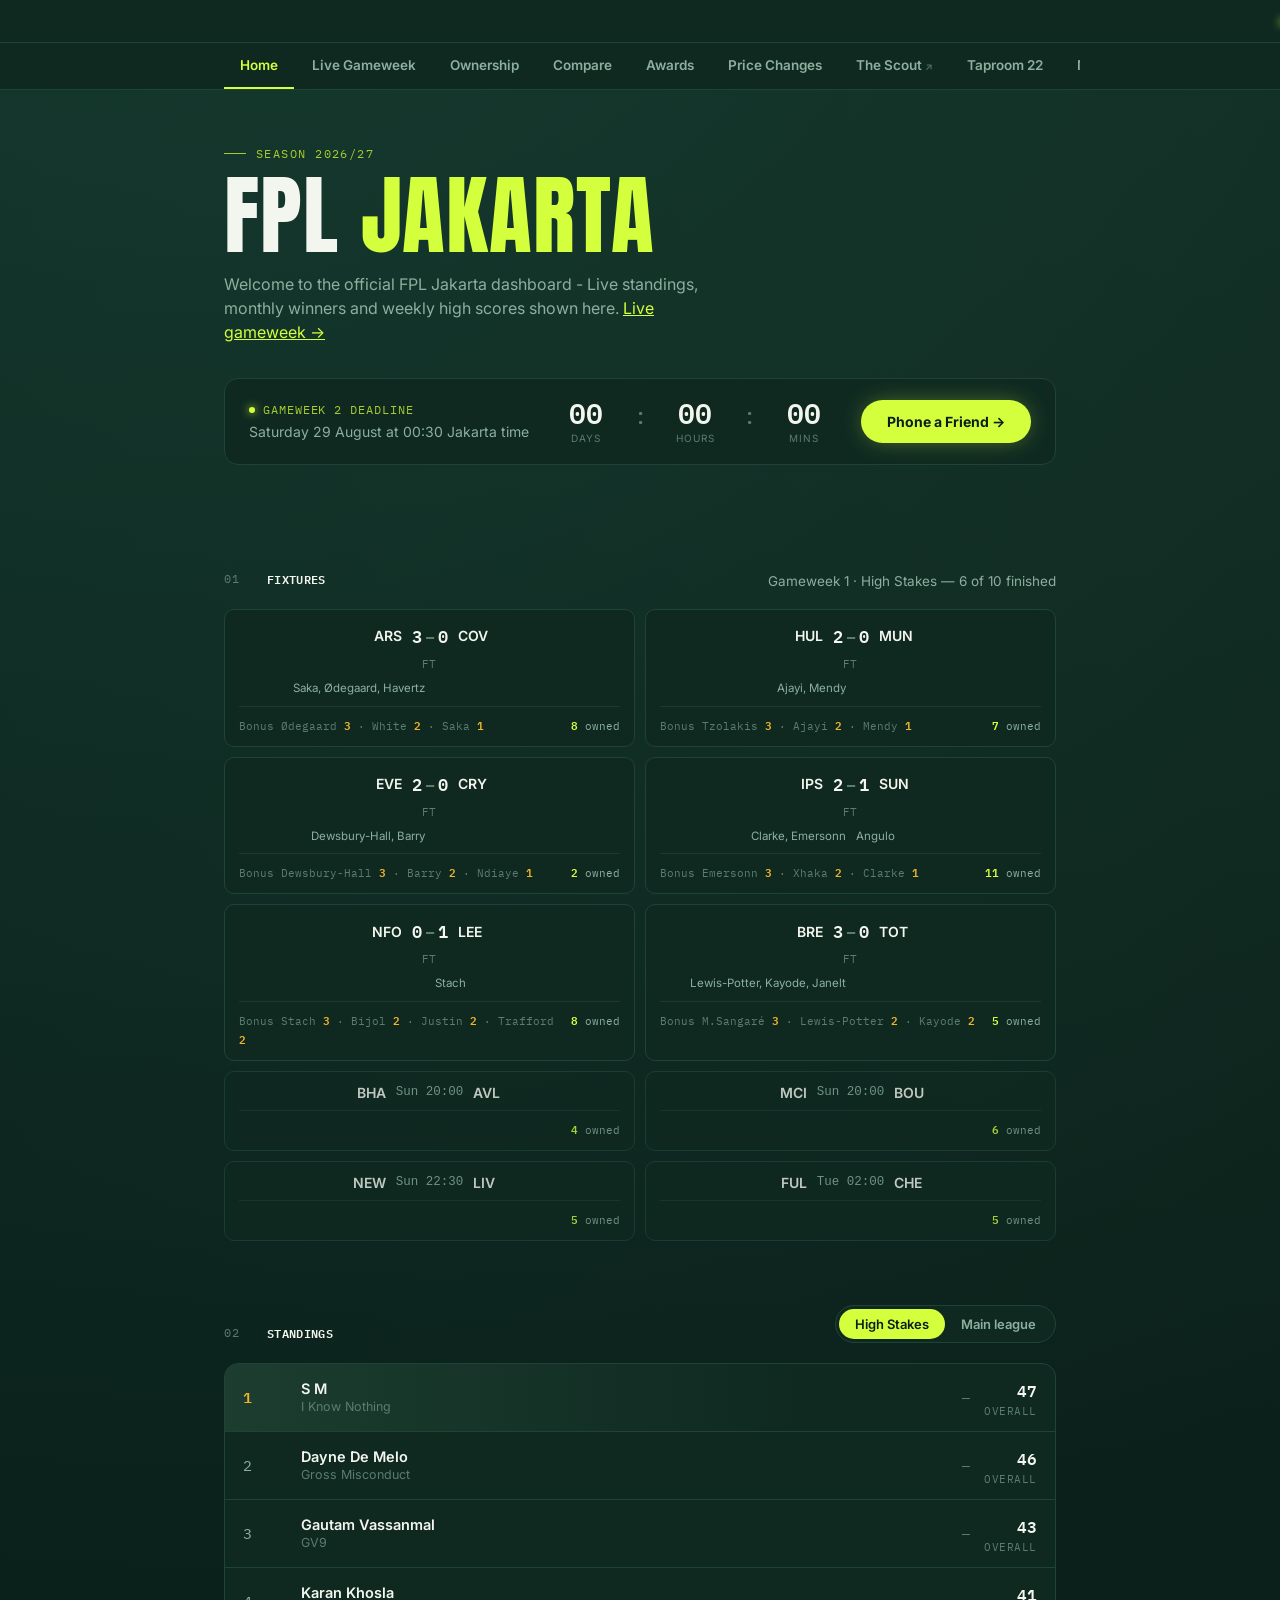
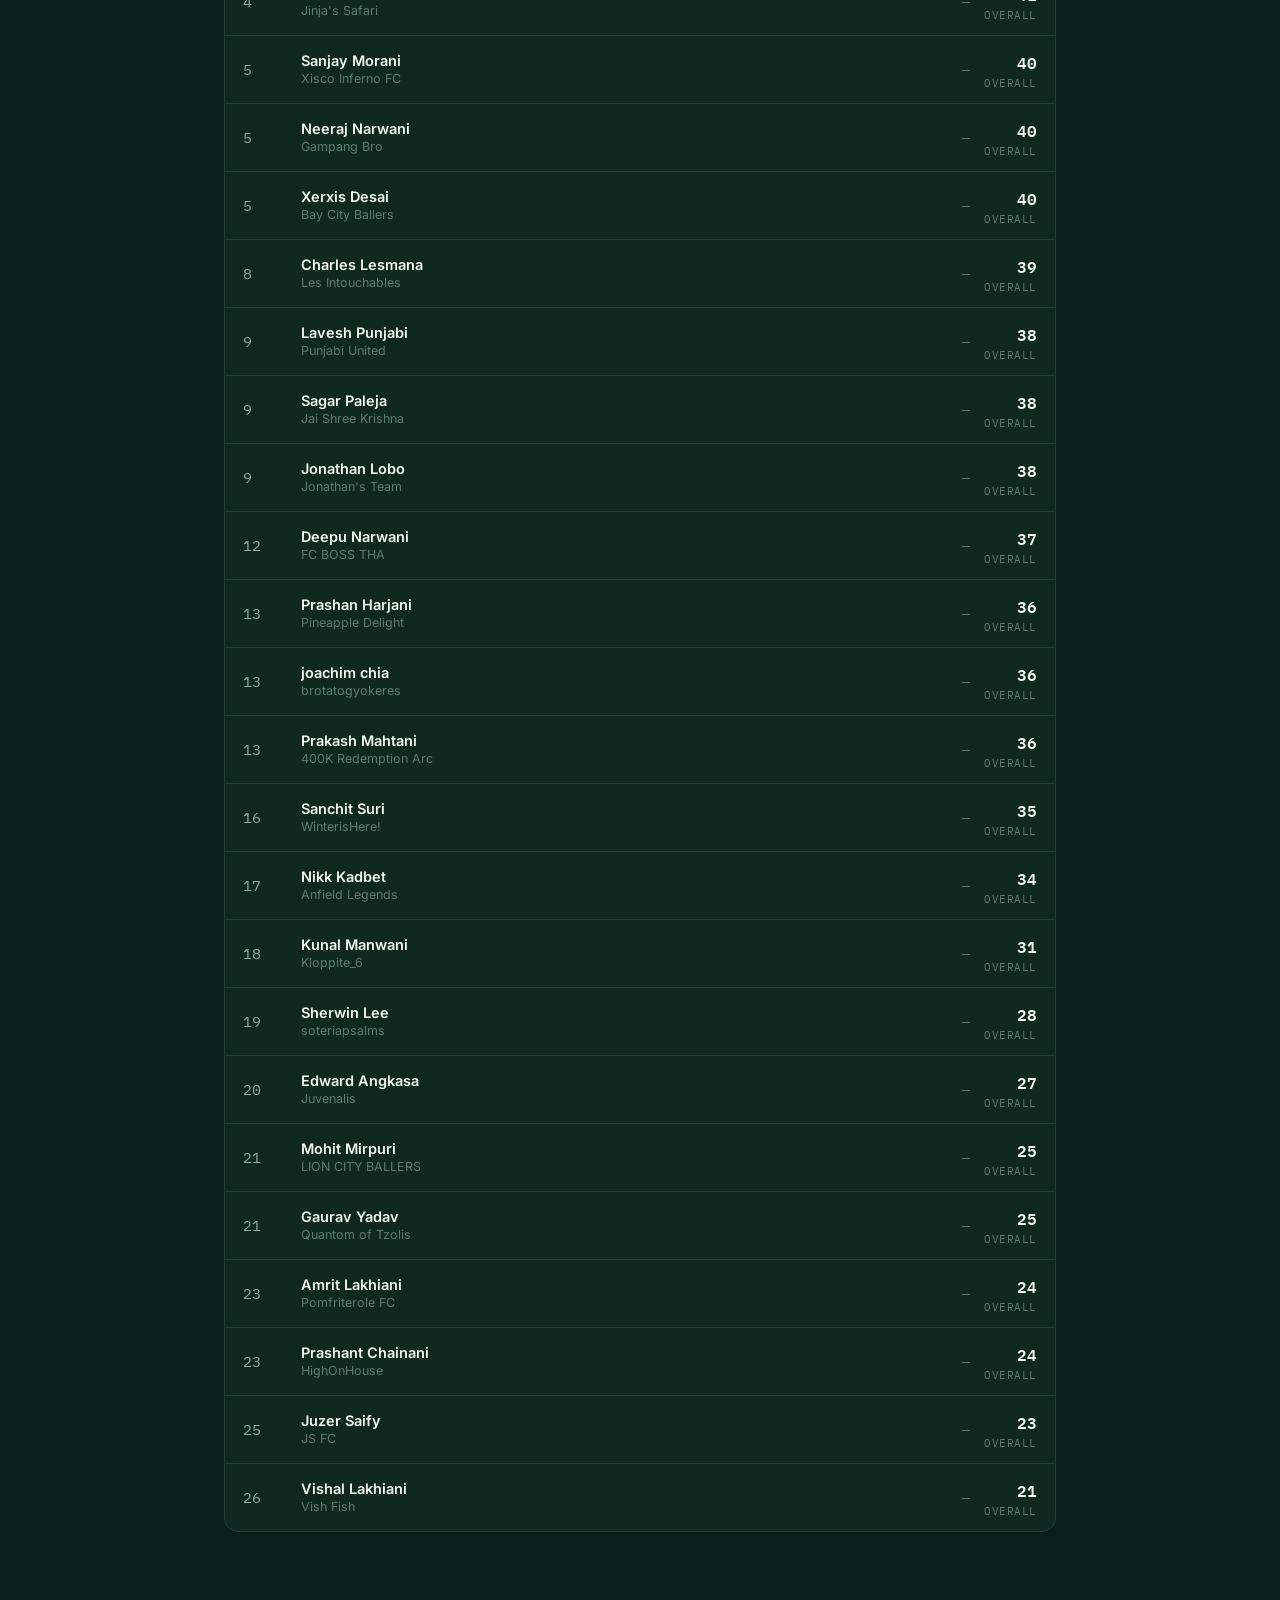
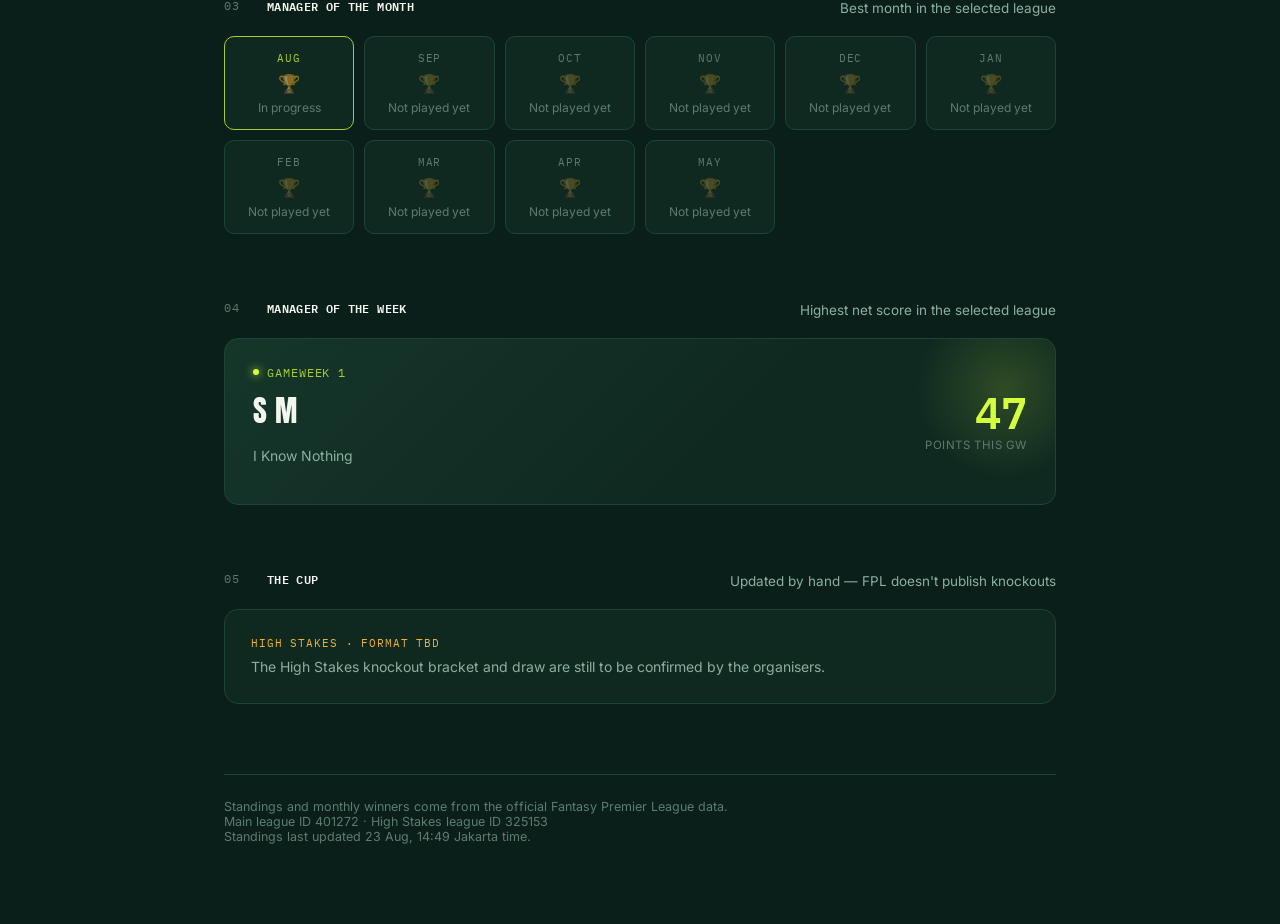
==== commit 00a0f22e: "Add pages for the two partner venues Taproom 22 in SCBD and Milo's Padel in Kemang are the two Jakar" ====
--- a/index.html
+++ b/index.html
@@ -284,6 +284,8 @@
       <a href="awards.html">Awards</a>
       <a href="prices.html">Price Changes</a>
       <a href="https://fantasy.premierleague.com/en/the-scout" target="_blank" rel="noopener">The Scout<span class="ext">↗</span></a>
+      <a href="taproom22.html">Taproom 22</a>
+      <a href="milospadel.html">Milo's Padel</a>
     </div>
   </nav>
 
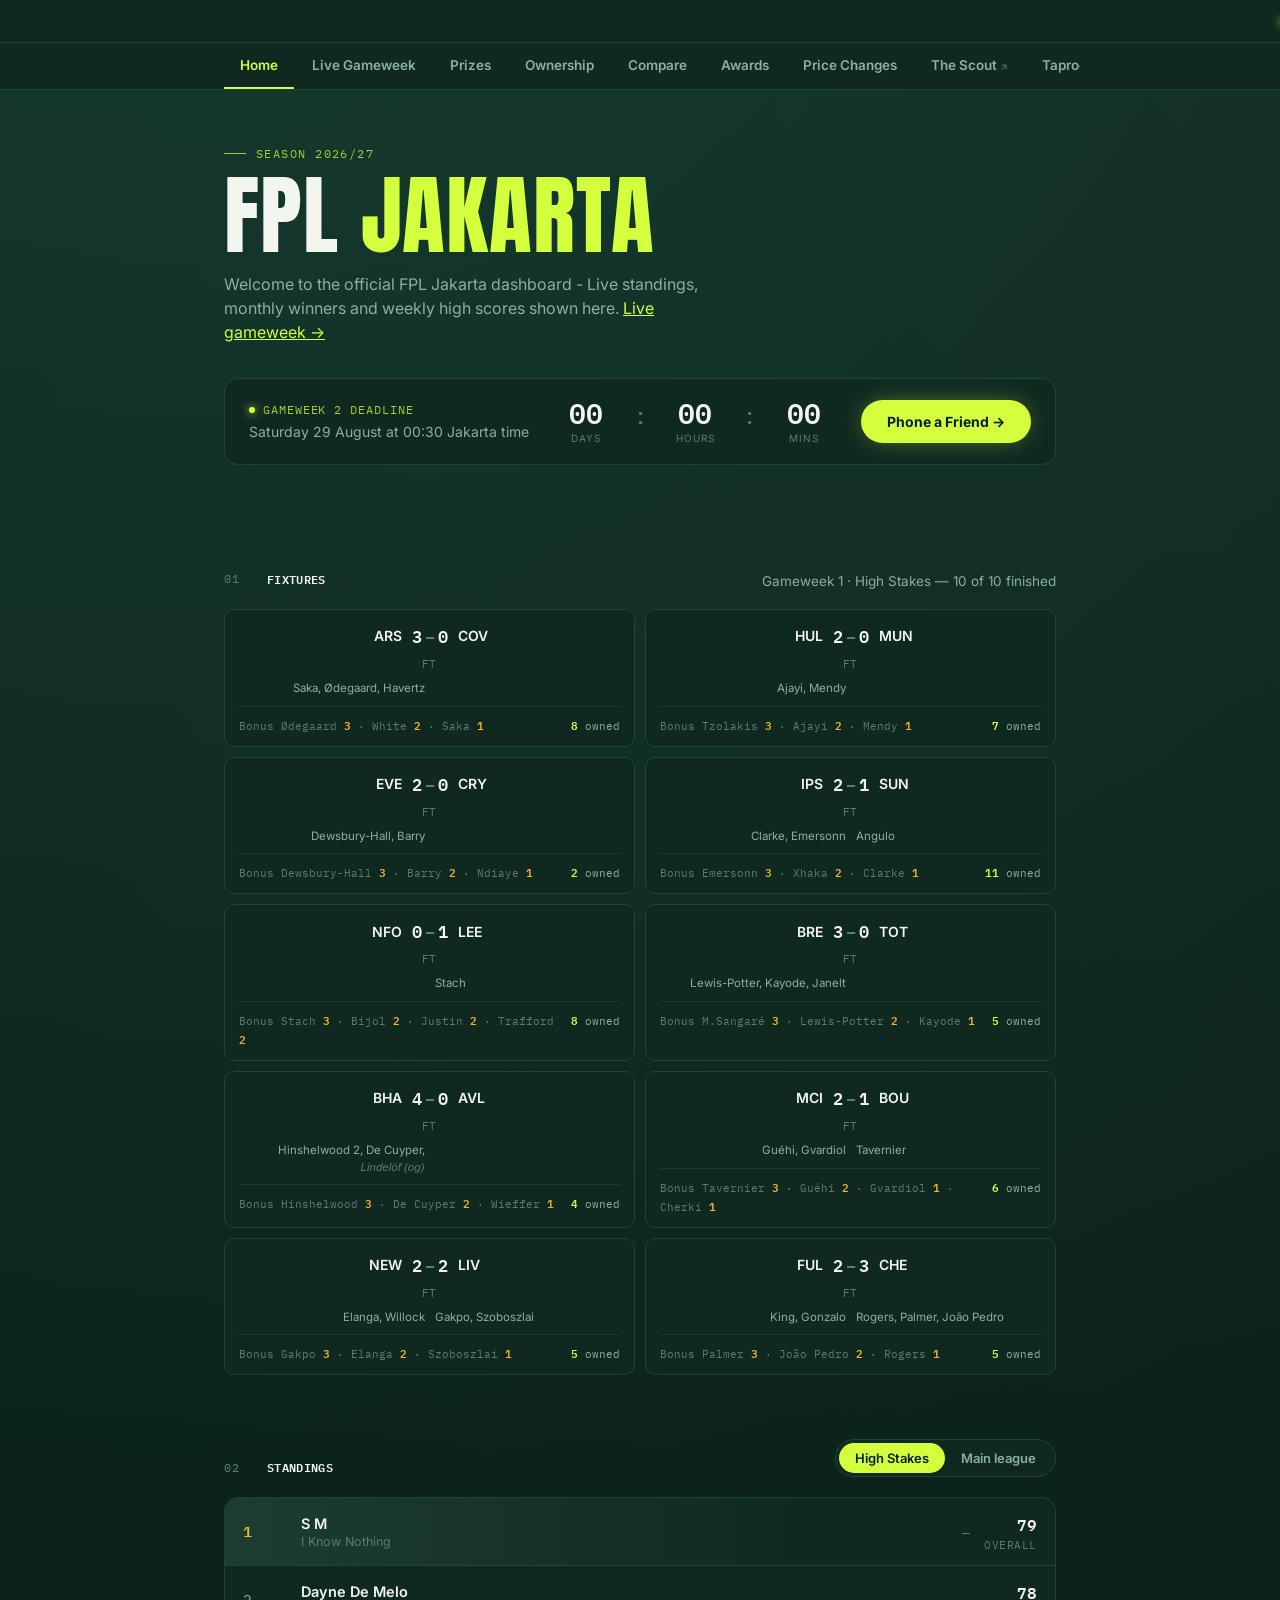
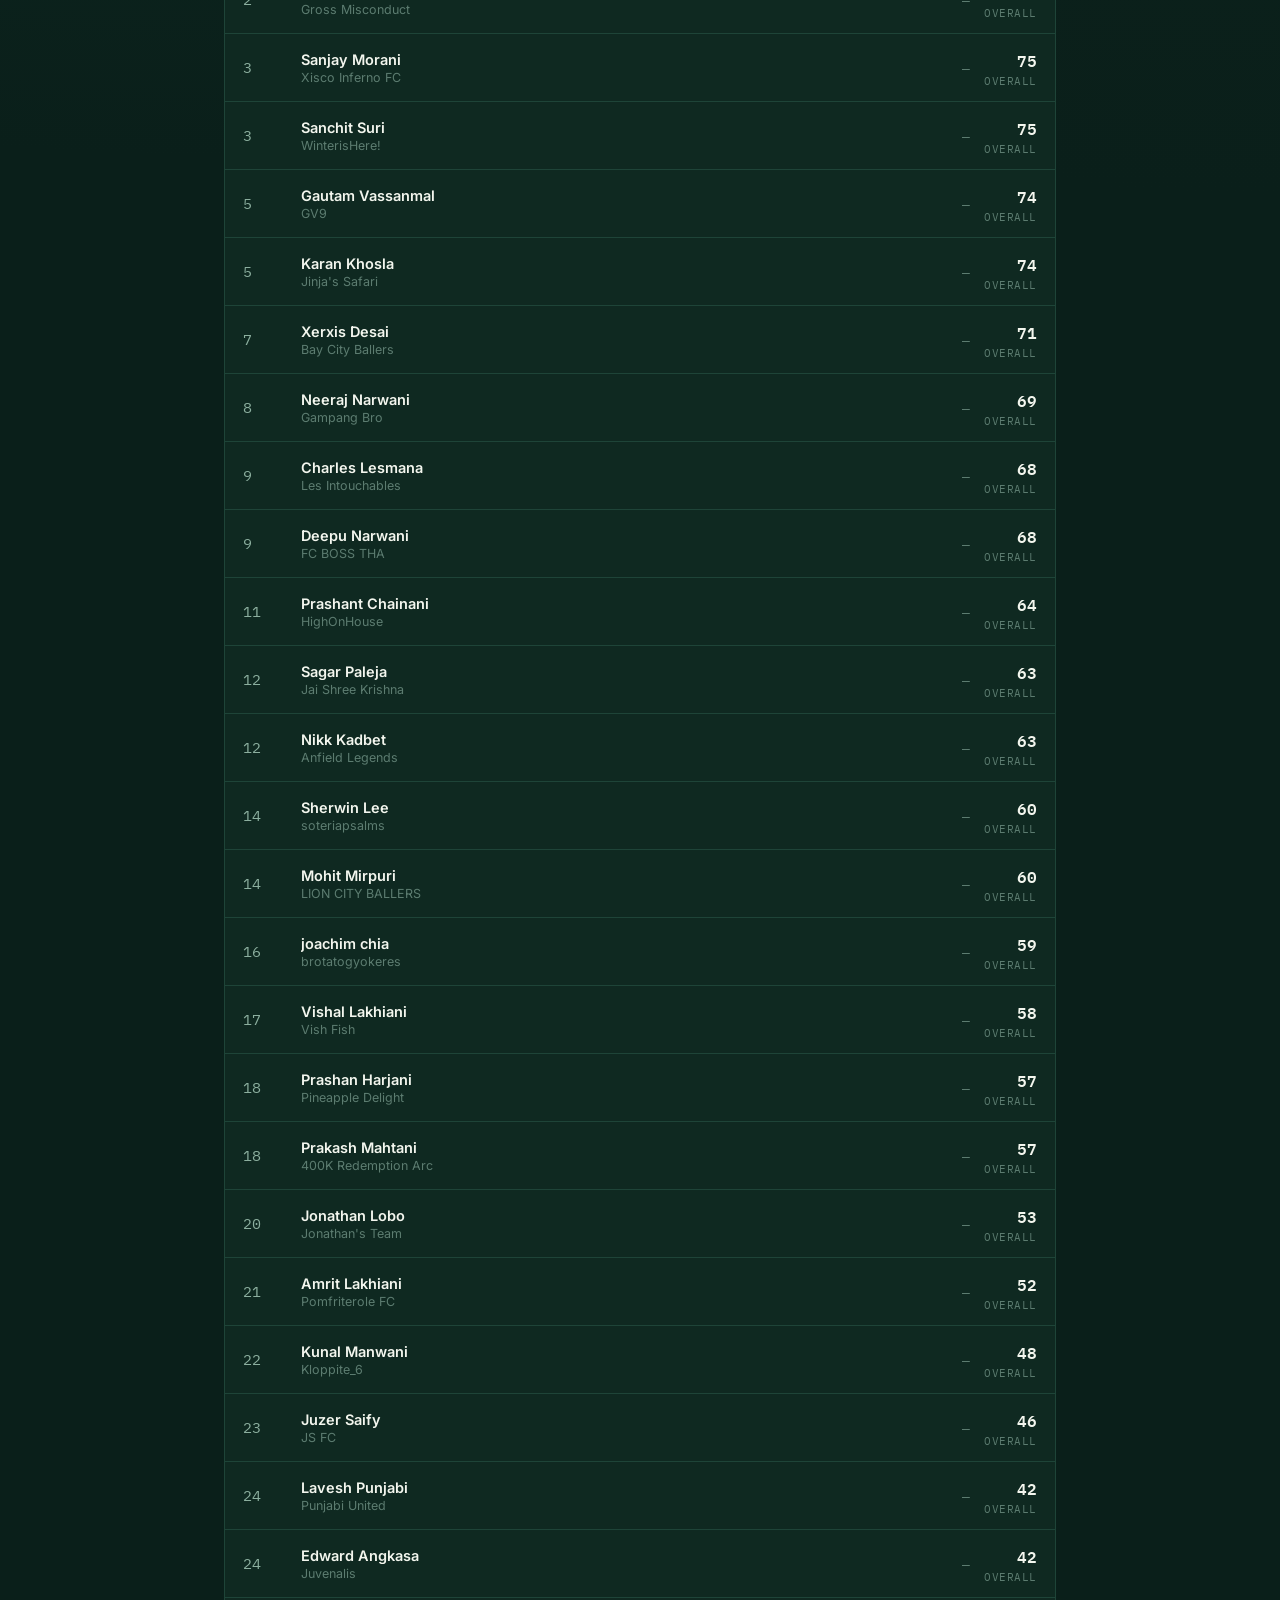
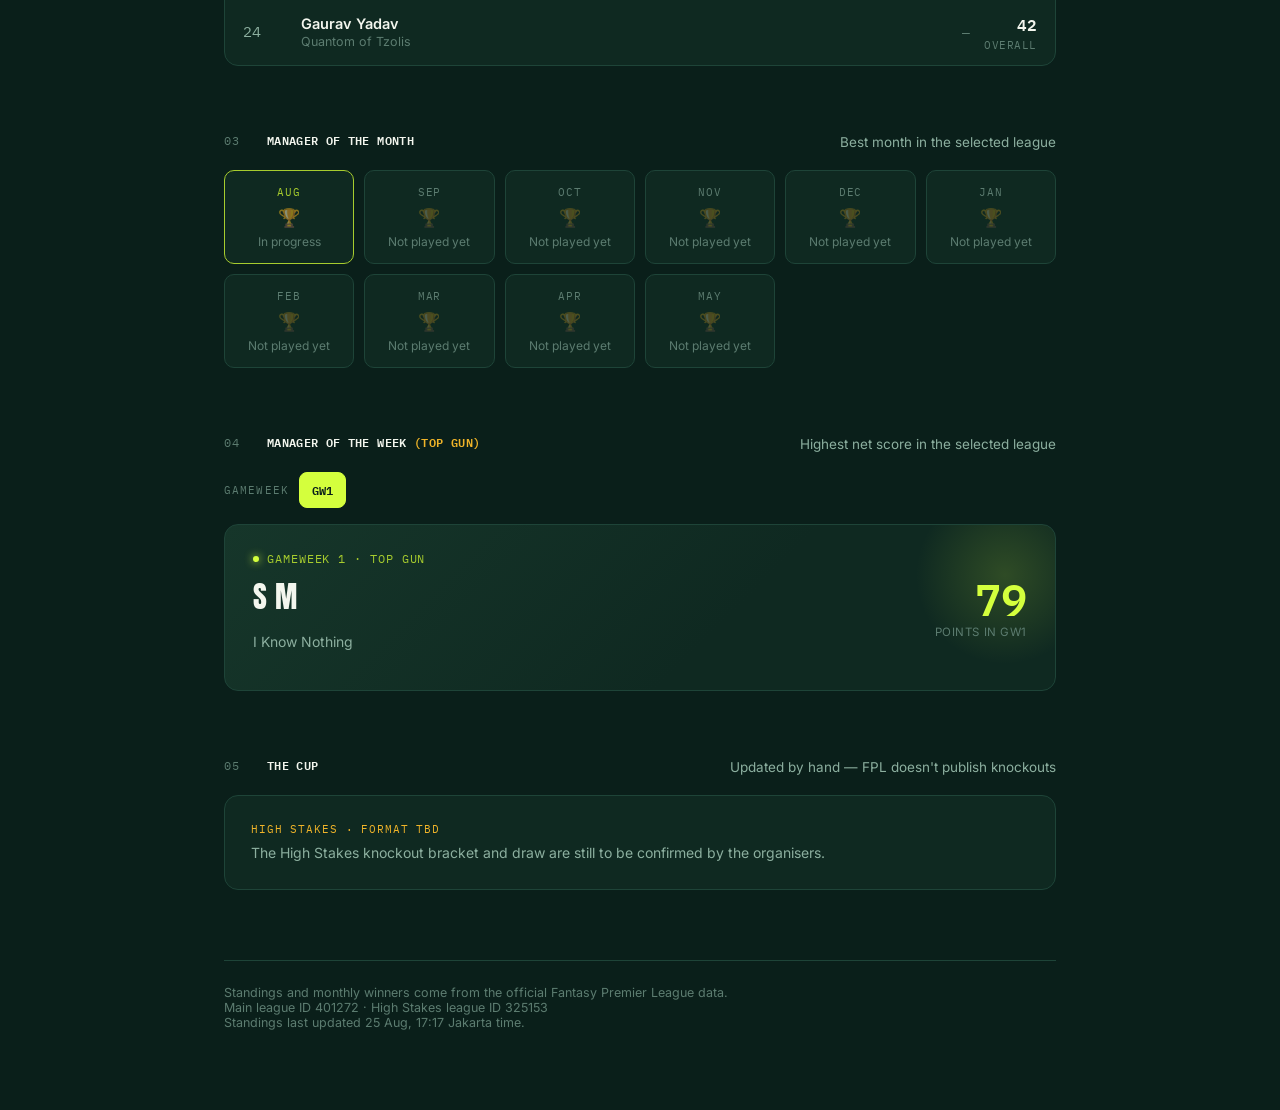
==== commit 8c726206: "Add a prizes page, and a gameweek picker for Manager of the Week Three things the league asked for. " ====
--- a/index.html
+++ b/index.html
@@ -258,6 +258,20 @@
   .week-chip{ flex-shrink:0; font-family:'IBM Plex Mono', monospace; font-size:11.5px; color: var(--muted); background: var(--bg-elevated); border:1px solid var(--line); border-radius:8px; padding:7px 11px; white-space:nowrap;}
   .week-chip b{ color: var(--floodlight); }
 
+  /* The gameweek picker, matching the one on the awards page so the two
+     read as the same control rather than two different ones. */
+  .gw-picker{ display:flex; align-items:center; gap:10px; flex-wrap:wrap; margin-bottom:16px; }
+  .gw-picker .lab{ font-family:'IBM Plex Mono', monospace; font-size:11px; letter-spacing:.1em; text-transform:uppercase; color: var(--muted-dim); }
+  .chips{ display:flex; gap:7px; flex-wrap:wrap; }
+  .chip{
+    font-family:'IBM Plex Mono', monospace; font-size:12px; color: var(--muted);
+    background: var(--bg-elevated); border:1px solid var(--line); border-radius:8px;
+    padding:7px 12px; cursor:pointer; white-space:nowrap;
+    transition: color .15s ease, border-color .15s ease;
+  }
+  .chip:hover{ color: var(--floodlight); }
+  .chip.active{ color:#0a1f1a; background: var(--lime); border-color: var(--lime); font-weight:600; }
+
   /* ---------- cup ---------- */
   .cup-card{
     background: var(--bg-elevated); border:1px solid var(--line); border-radius: var(--radius);
@@ -279,6 +293,7 @@
     <div class="nav-inner">
       <a href="index.html" class="active">Home</a>
       <a href="live.html">Live Gameweek</a>
+      <a href="prizes.html">Prizes</a>
       <a href="ownership.html">Ownership</a>
       <a href="compare.html">Compare</a>
       <a href="awards.html">Awards</a>
@@ -344,8 +359,12 @@
     <!-- MOTW -->
     <section>
       <div class="section-head">
-        <div class="section-label">04 &nbsp;<b>Manager of the week</b></div>
+        <div class="section-label">04 &nbsp;<b>Manager of the week <span style="color:var(--gold);">(Top Gun)</span></b></div>
         <div class="section-note">Highest net score in the selected league</div>
+      </div>
+      <div class="gw-picker">
+        <span class="lab">Gameweek</span>
+        <div class="chips" id="motw-chips"></div>
       </div>
       <div id="motw-mount"></div>
     </section>
@@ -377,6 +396,9 @@
   data: null,
   live: null,
   activeLeague: "high_stakes",
+  // Which gameweek the Manager of the Week section is showing. Null until the
+  // first render, which picks the most recent week played.
+  motwGw: null,
 };
 
 // A deployed copy of this page is only as fresh as the host's last build, but
@@ -637,11 +659,23 @@
   }).join('');
 }
 
+/*
+  Manager of the Week is the same award the awards page calls Top Gun: the
+  highest score in the league once a hit is taken off. Both are worked out from
+  that one rule -- this from each manager's settled history, Top Gun from the
+  live gameweek -- so a finished week reads the same on either page, and only a
+  week still being played can differ, with the live figure the more current of
+  the two.
+
+  Every week played gets a chip, newest first, exactly as on the awards page.
+*/
 function renderMotw(){
   const mount = document.getElementById('motw-mount');
+  const chips = document.getElementById('motw-chips');
   const weeks = forActiveLeague(state.data?.motw);
 
   if(!weeks.length){
+    chips.innerHTML = '';
     mount.innerHTML = `
       <div class="empty-card">
         <div class="t">No gameweeks played yet</div>
@@ -650,22 +684,32 @@
     return;
   }
 
-  const latest = weeks[weeks.length - 1];
-  const past = weeks.slice(0, -1).slice(-6).reverse();
+  // Switching league can land on a week that league has not played, so fall
+  // back to its most recent one rather than showing nothing.
+  const byGw = Object.fromEntries(weeks.map(w => [w.gw, w]));
+  if(state.motwGw === null || !byGw[state.motwGw]){
+    state.motwGw = weeks[weeks.length - 1].gw;
+  }
+  const week = byGw[state.motwGw];
+
+  chips.innerHTML = weeks.slice().reverse().map(w =>
+    `<button class="chip ${w.gw === state.motwGw ? 'active' : ''}" data-gw="${w.gw}">GW${w.gw}</button>`
+  ).join('');
+
+  const latest = state.motwGw === weeks[weeks.length - 1].gw;
 
   mount.innerHTML = `
     <div class="spotlight">
       <div class="spotlight-left">
-        <div class="gw-label"><span class="live-dot"></span> Gameweek ${latest.gw}</div>
-        <p class="name">${escapeHtml(latest.manager)}</p>
-        <p class="team">${escapeHtml(latest.team)}</p>
+        <div class="gw-label">${latest ? '<span class="live-dot"></span> ' : ''}Gameweek ${week.gw} &middot; Top Gun</div>
+        <p class="name">${escapeHtml(week.manager)}</p>
+        <p class="team">${escapeHtml(week.team)}</p>
       </div>
       <div class="spotlight-right">
-        <div class="score">${latest.points}</div>
-        <div class="score-label">points this GW</div>
+        <div class="score">${week.points}</div>
+        <div class="score-label">points in GW${week.gw}</div>
       </div>
     </div>
-    ${past.length ? `<div class="past-weeks">${past.map(w => `<div class="week-chip">GW${w.gw} <b>${escapeHtml(w.manager)} — ${w.points}</b></div>`).join('')}</div>` : ''}
   `;
 }
 
@@ -726,6 +770,13 @@
   renderLeagueSections();
 });
 
+document.getElementById('motw-chips').addEventListener('click', (e) => {
+  const btn = e.target.closest('button[data-gw]');
+  if(!btn) return;
+  state.motwGw = Number(btn.dataset.gw);
+  renderMotw();
+});
+
 loadData();
 // Scores move during a match, so the page refetches rather than sitting on
 // whatever it loaded when it was opened.
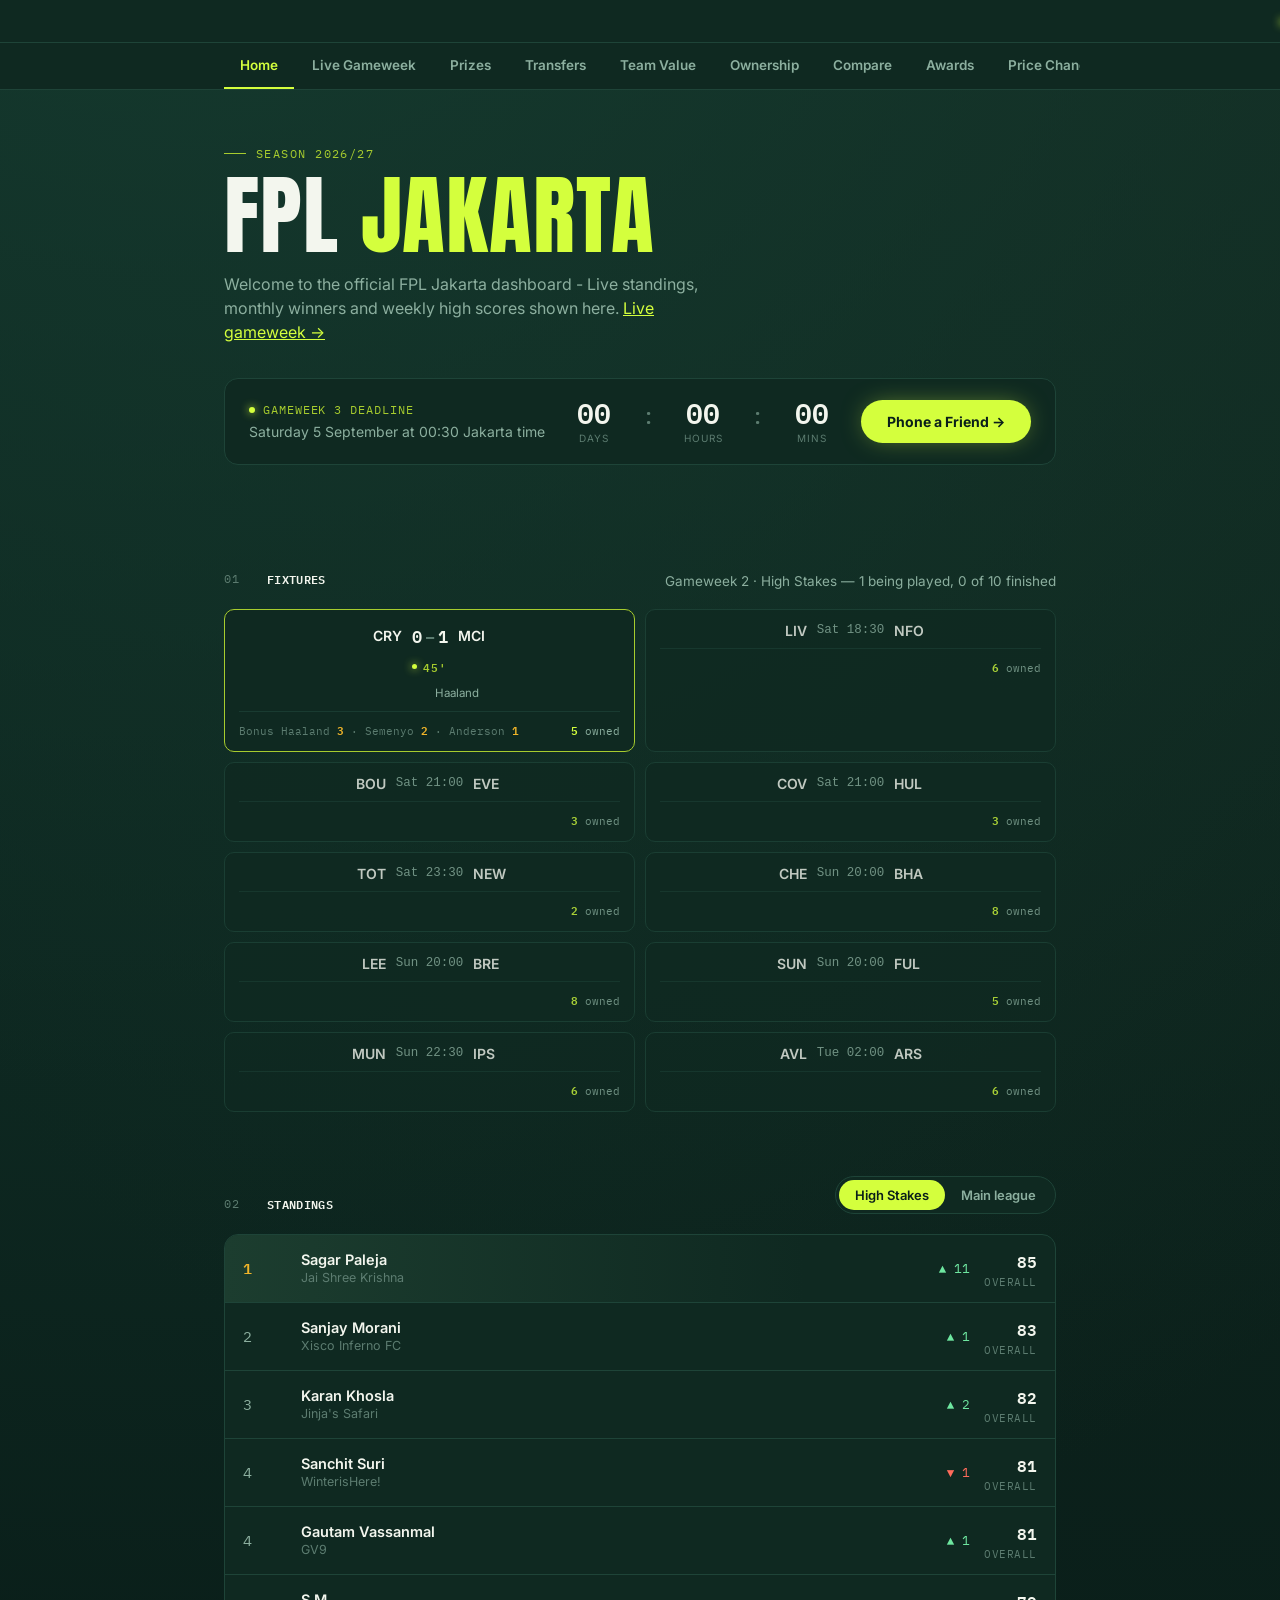
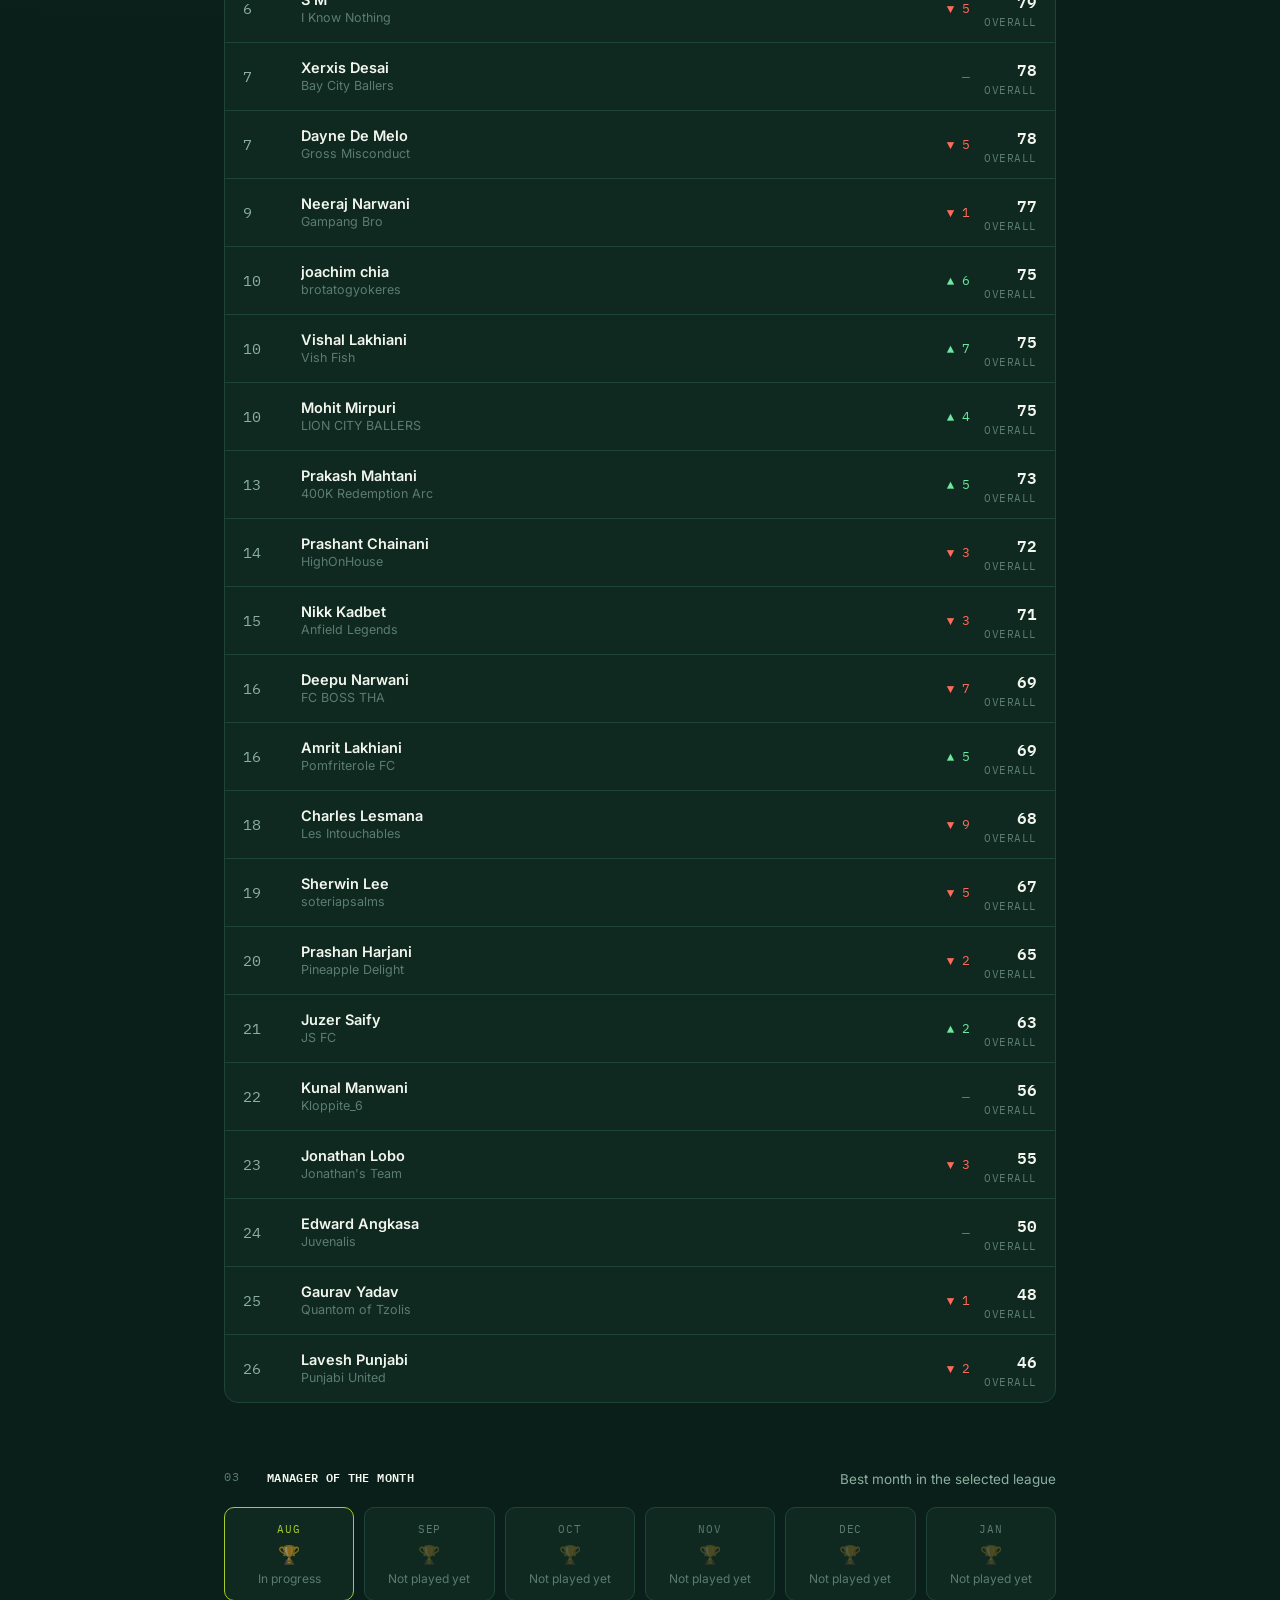
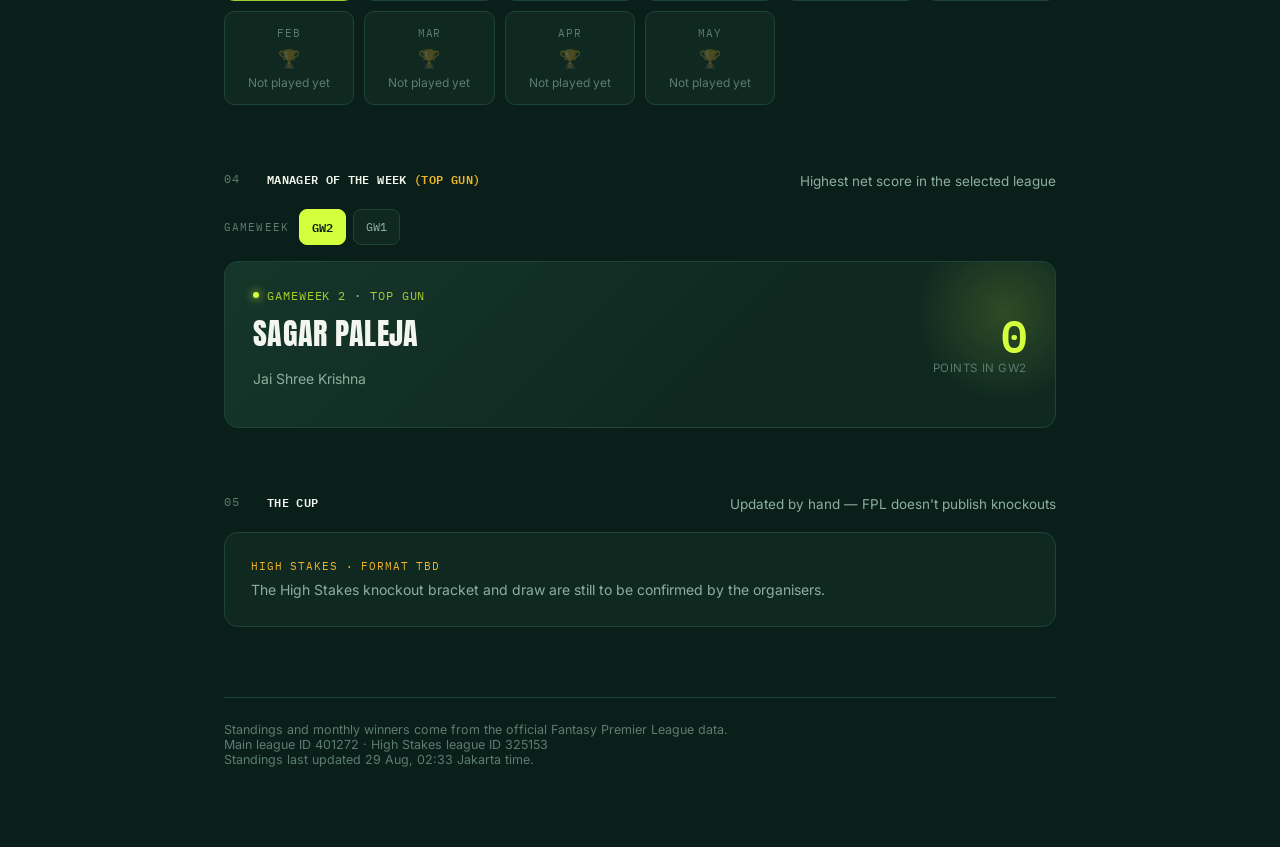
==== commit 4b759ed5: "Add Transfers and Team Value tabs Two new tabs, fourth and fifth, both following the league toggle. " ====
--- a/index.html
+++ b/index.html
@@ -294,6 +294,8 @@
       <a href="index.html" class="active">Home</a>
       <a href="live.html">Live Gameweek</a>
       <a href="prizes.html">Prizes</a>
+      <a href="transfers.html">Transfers</a>
+      <a href="teamvalue.html">Team Value</a>
       <a href="ownership.html">Ownership</a>
       <a href="compare.html">Compare</a>
       <a href="awards.html">Awards</a>
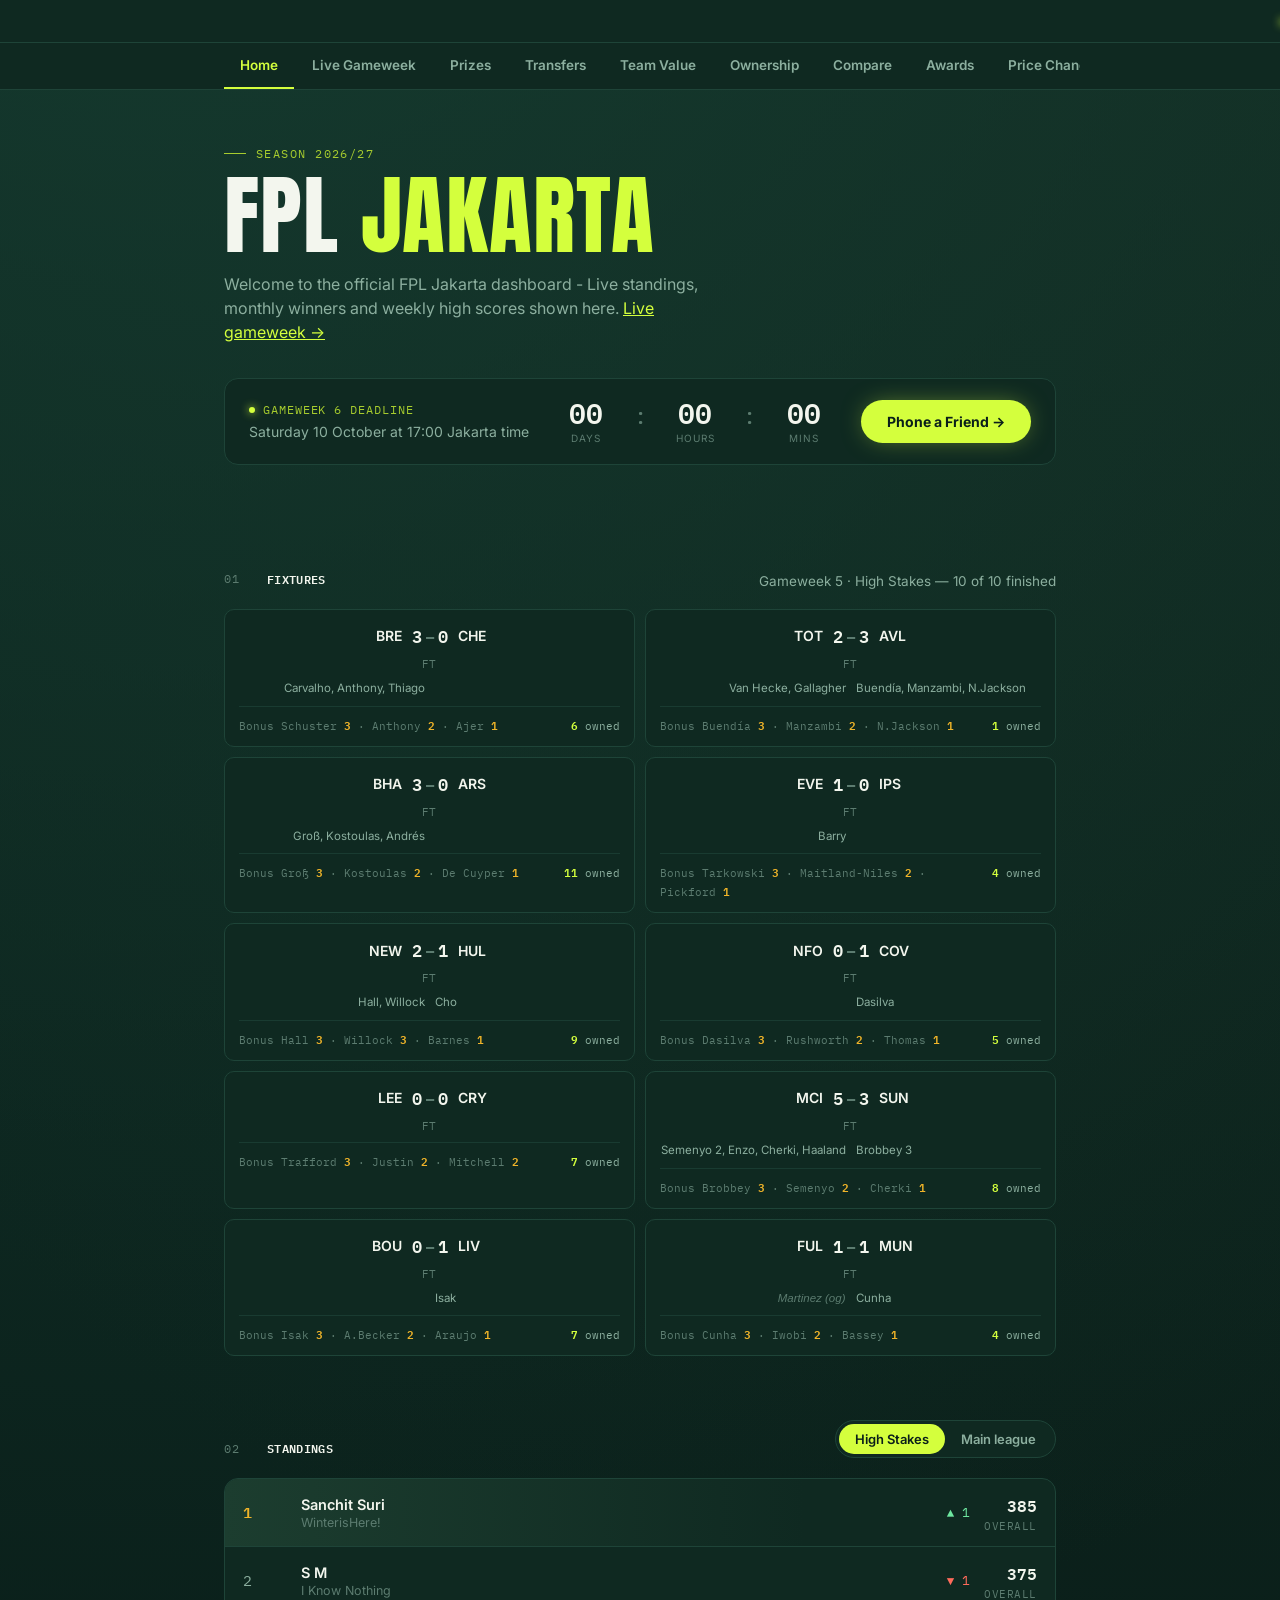
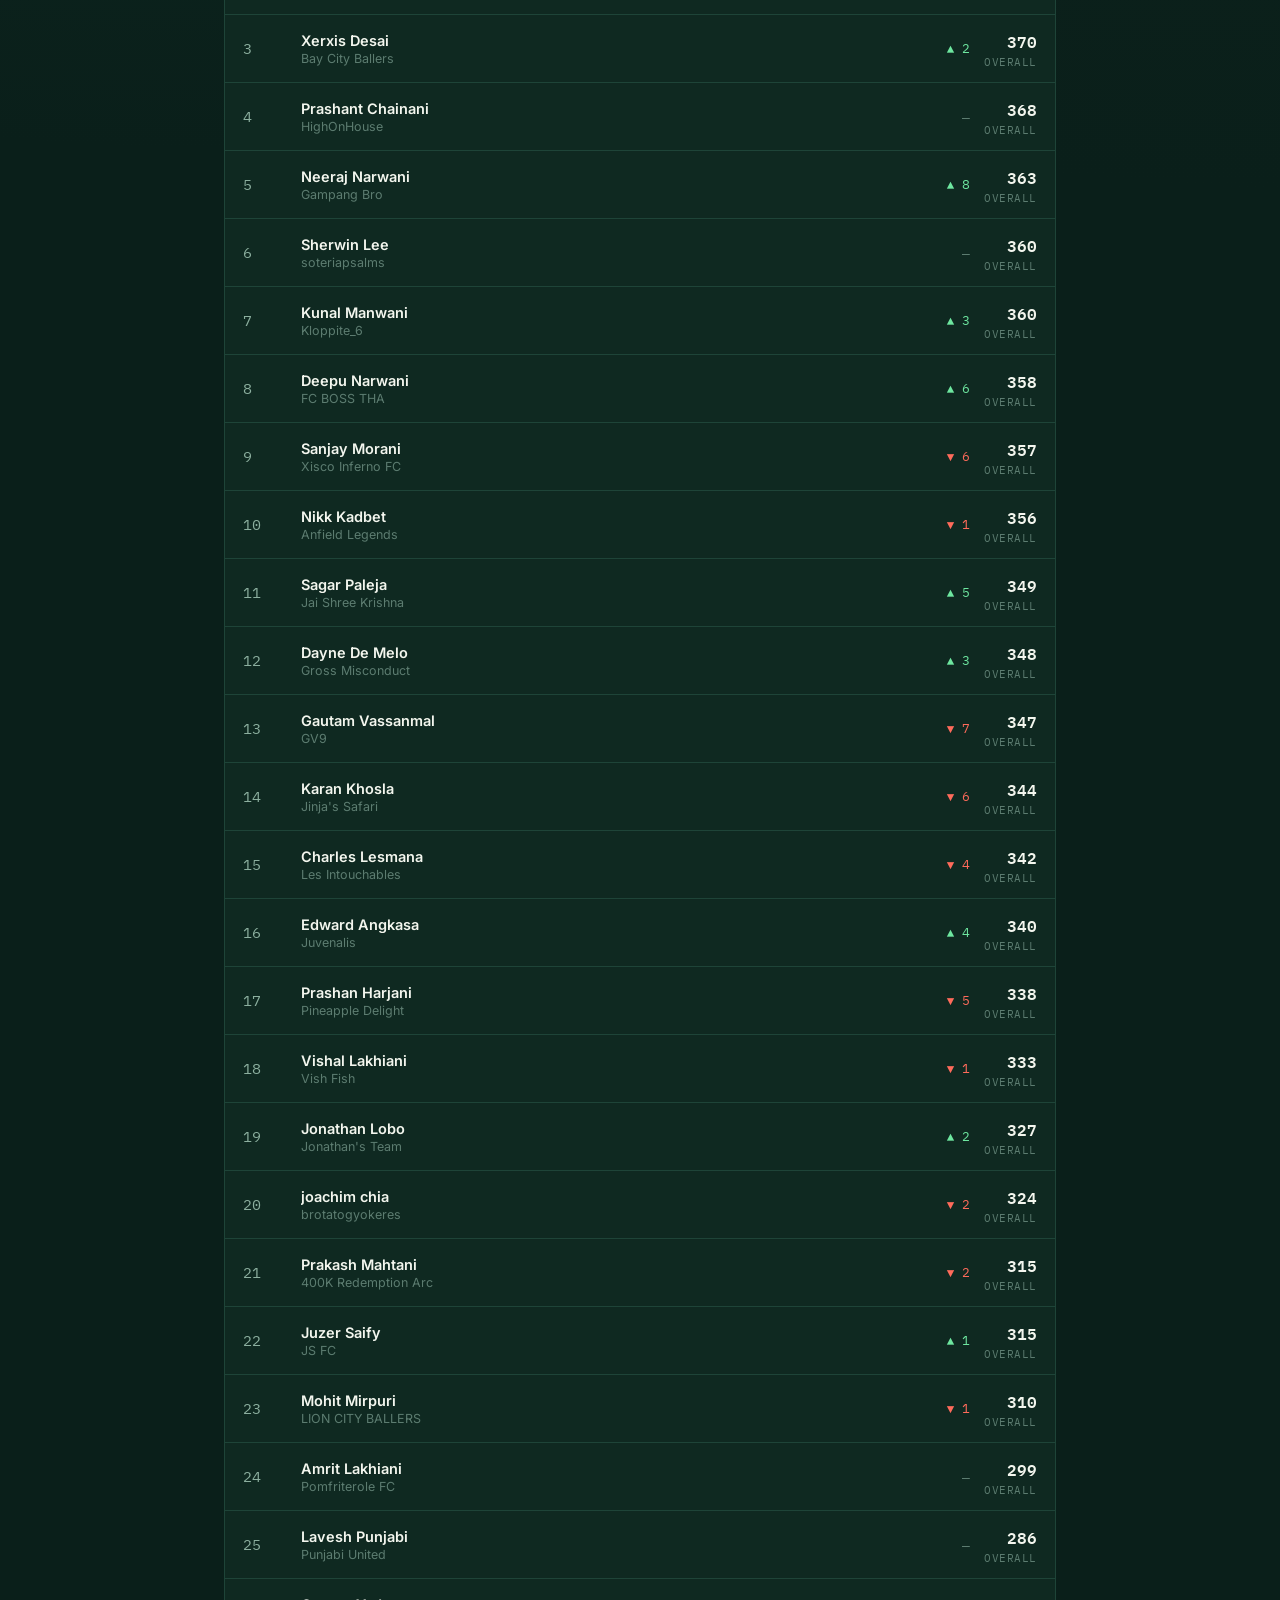
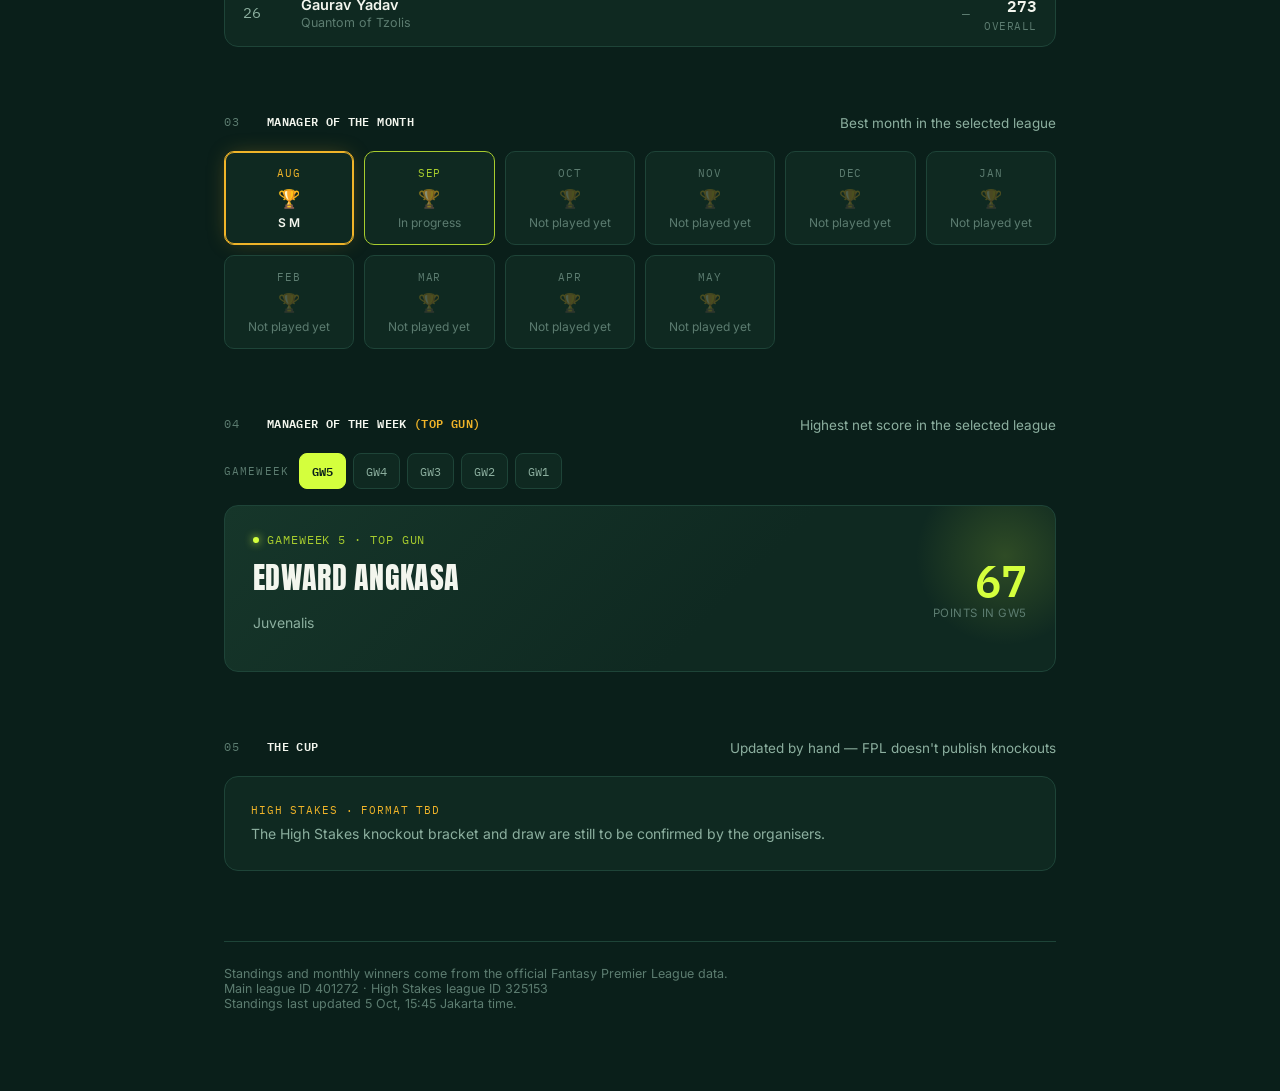
==== commit 0b047015: "Name every manager in a tie, and settle past weeks on final scores A tied award went to whichever ma" ====
--- a/index.html
+++ b/index.html
@@ -251,6 +251,8 @@
   .spotlight-left .gw-label{ font-family:'IBM Plex Mono', monospace; font-size:11.5px; color: var(--lime-dim); letter-spacing:.08em; text-transform:uppercase; margin-bottom:8px; display:flex; align-items:center; gap:8px;}
   .spotlight-left .name{ font-family:'Anton'; font-size: 30px; text-transform:uppercase; margin:0 0 4px; letter-spacing:.01em;}
   .spotlight-left .team{ color: var(--muted); font-size:14px; }
+  /* A shared week stacks each winner under the last. */
+  .spotlight-left .team + .name{ margin-top:14px; }
   .spotlight-right{ text-align:right; z-index:1; }
   .spotlight-right .score{ font-family:'IBM Plex Mono', monospace; font-weight:600; font-size:44px; color: var(--lime); line-height:1;}
   .spotlight-right .score-label{ font-size:11.5px; color: var(--muted-dim); letter-spacing:.05em; text-transform:uppercase; margin-top:4px;}
@@ -639,6 +641,13 @@
   mount.innerHTML = `<div class="table-card">${rows}</div>`;
 }
 
+/* Everyone sharing an award. Data written before ties were kept carries only
+   the single manager, so fall back to that. */
+function winnersOf(a){
+  if(Array.isArray(a?.winners)) return a.winners;
+  return a?.manager ? [{ manager:a.manager, team:a.team }] : [];
+}
+
 function renderMotm(){
   const mount = document.getElementById('motm-mount');
   const data = forActiveLeague(state.data?.motm);
@@ -646,10 +655,11 @@
 
   mount.innerHTML = MONTH_ORDER.map(month => {
     const m = byMonth[month];
-    const won = m && m.manager;
+    const won = winnersOf(m).length > 0;
     // A month being played has no winner yet, but it is not the same as one
     // that has not started — the trophy is still up for grabs, not absent.
-    const label = won ? escapeHtml(m.manager)
+    // A tied month names everyone in the tie, one to a line.
+    const label = won ? winnersOf(m).map(w => escapeHtml(w.manager)).join('<br>')
                 : (m && m.started) ? 'In progress'
                 : 'Not played yet';
     return `
@@ -699,13 +709,16 @@
   ).join('');
 
   const latest = state.motwGw === weeks[weeks.length - 1].gw;
+  const winners = winnersOf(week);
+  const shared = winners.length > 1;
 
   mount.innerHTML = `
     <div class="spotlight">
       <div class="spotlight-left">
-        <div class="gw-label">${latest ? '<span class="live-dot"></span> ' : ''}Gameweek ${week.gw} &middot; Top Gun</div>
-        <p class="name">${escapeHtml(week.manager)}</p>
-        <p class="team">${escapeHtml(week.team)}</p>
+        <div class="gw-label">${latest ? '<span class="live-dot"></span> ' : ''}Gameweek ${week.gw} &middot; Top Gun${shared ? ' &middot; shared' : ''}</div>
+        ${winners.map(w => `
+        <p class="name">${escapeHtml(w.manager)}</p>
+        <p class="team">${escapeHtml(w.team)}</p>`).join('')}
       </div>
       <div class="spotlight-right">
         <div class="score">${week.points}</div>
